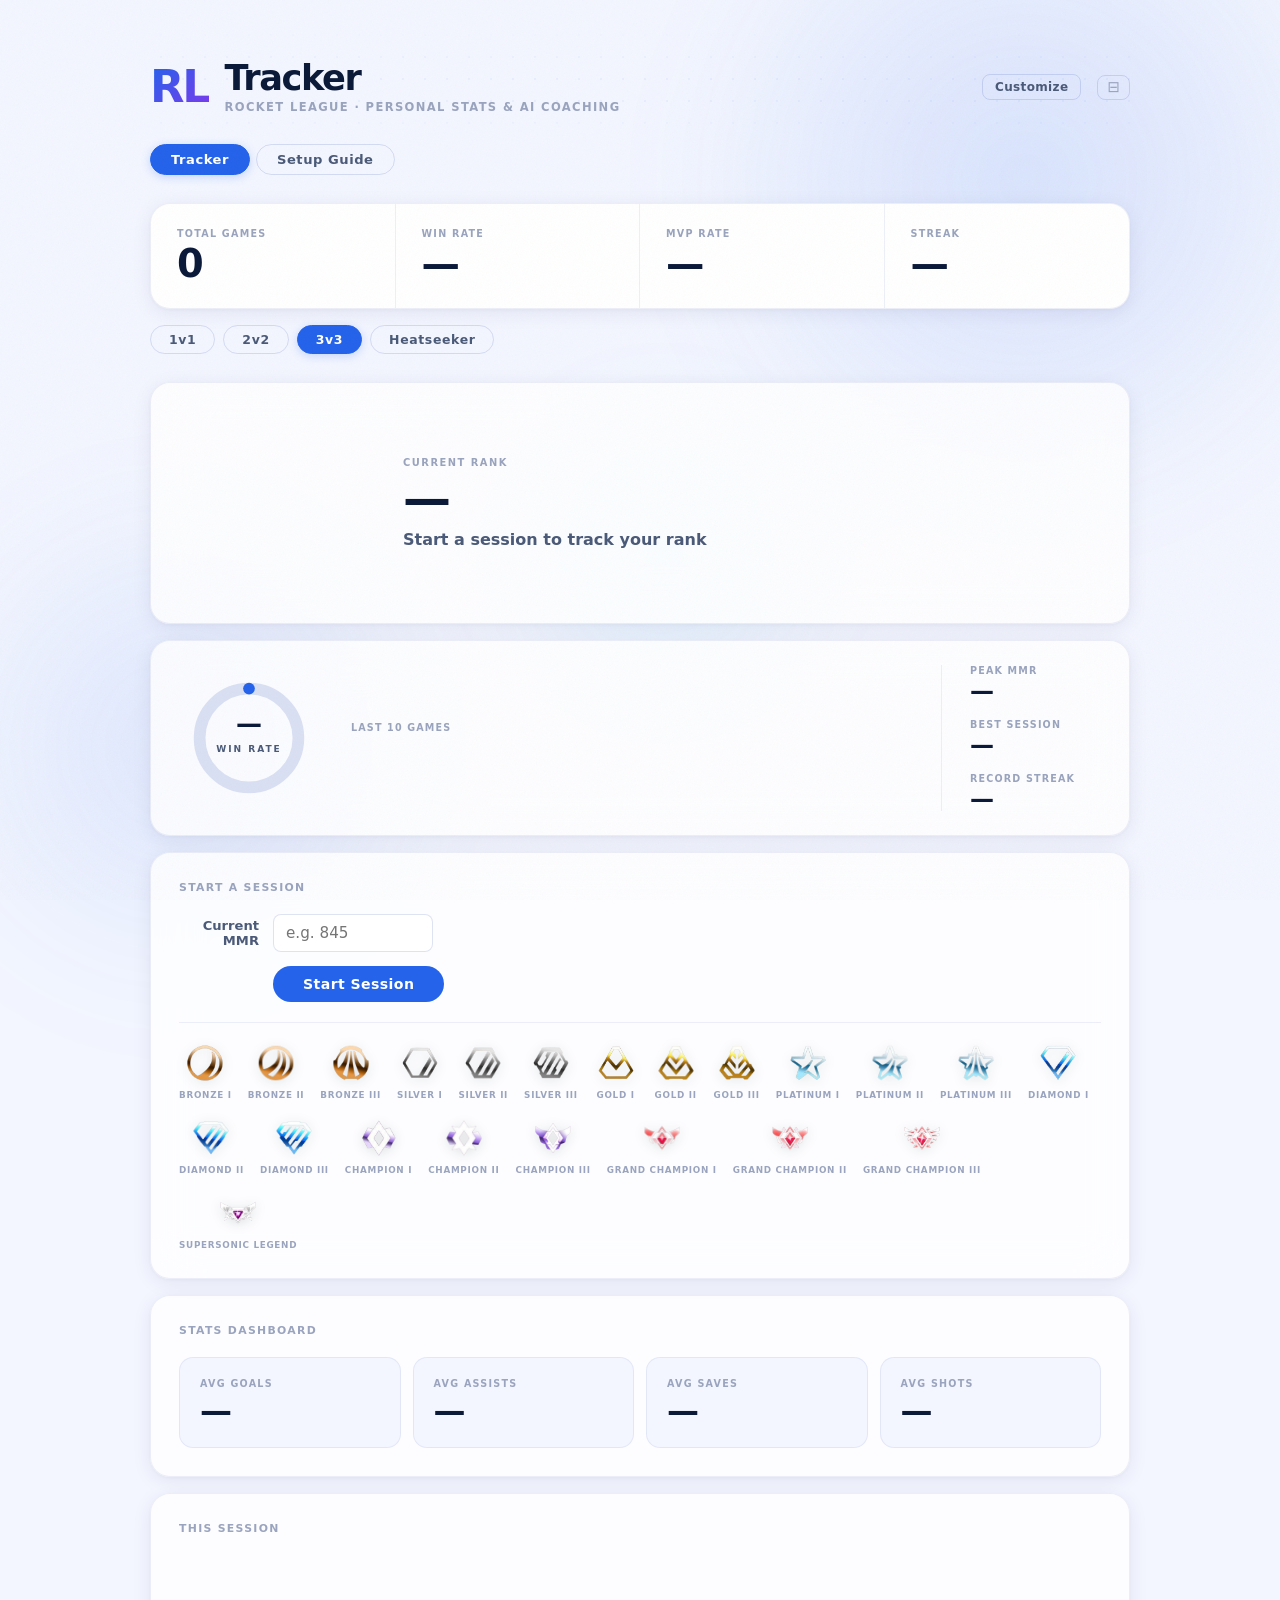
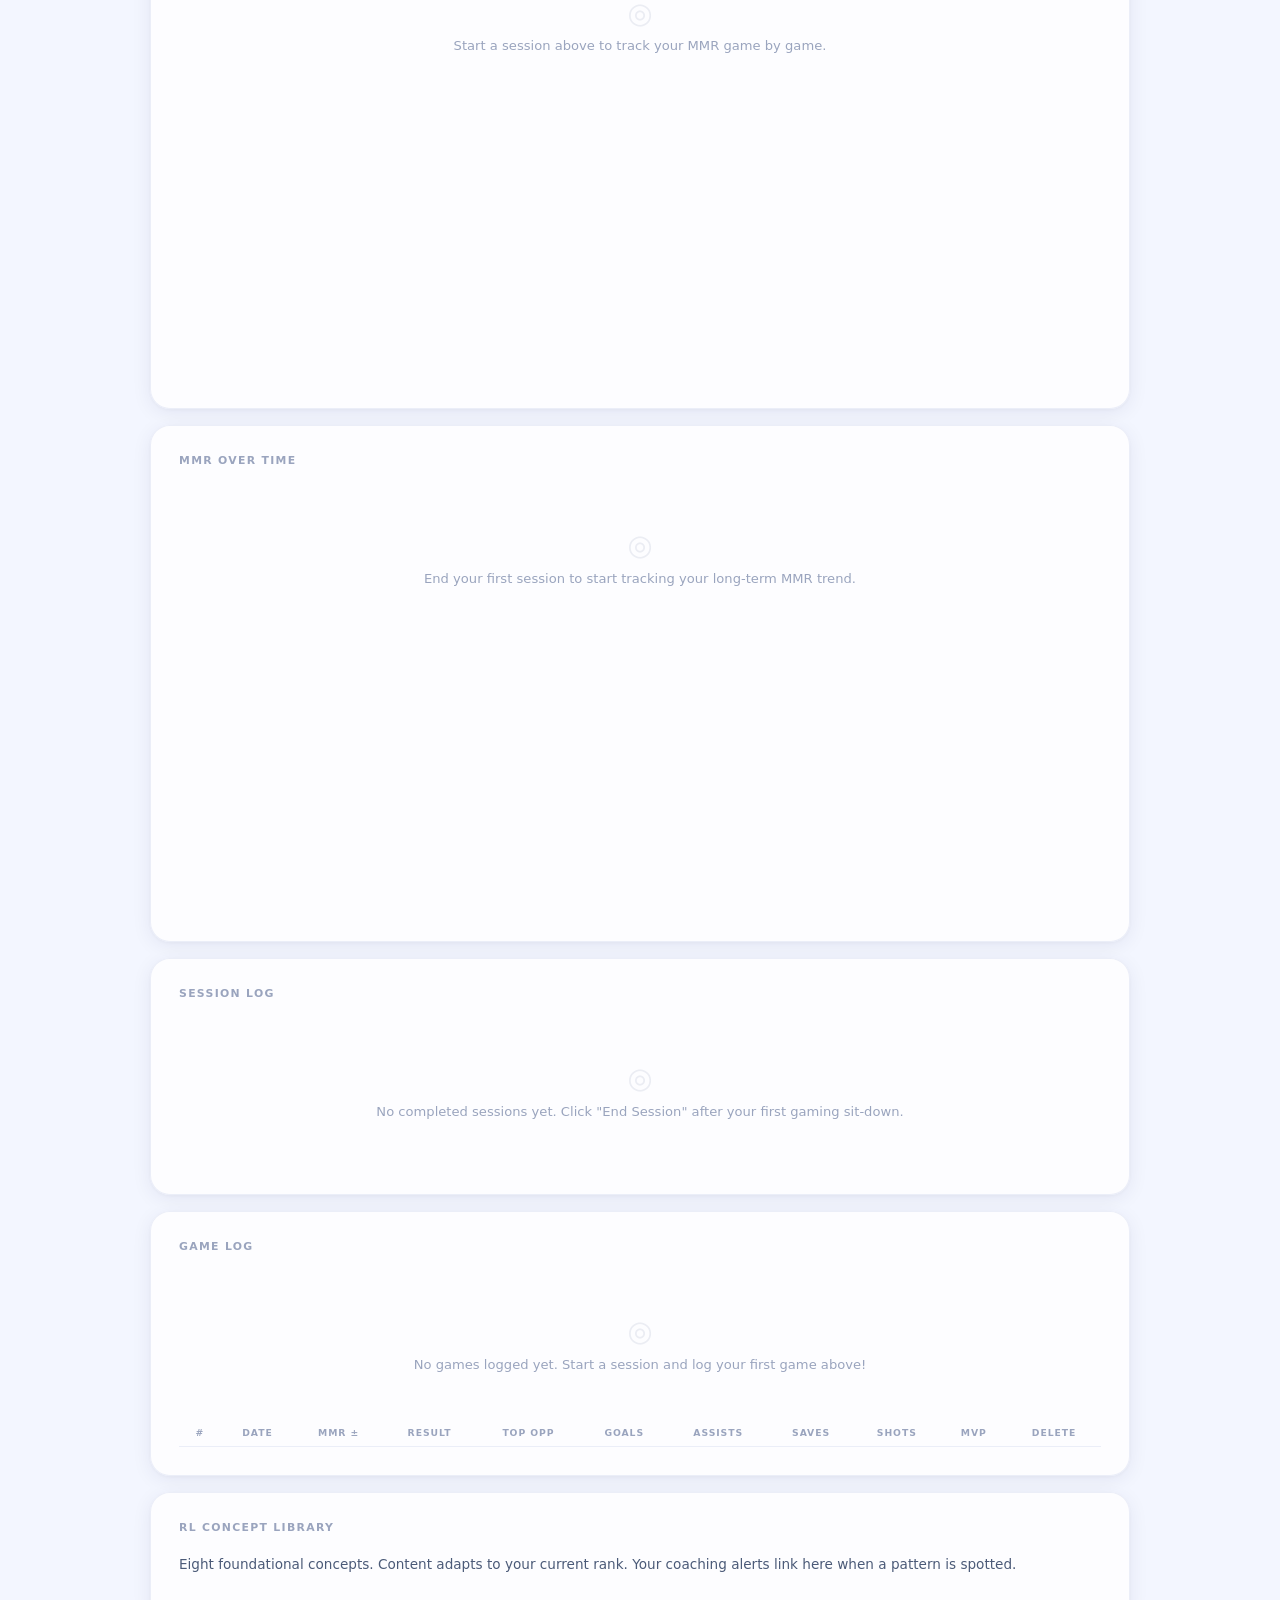
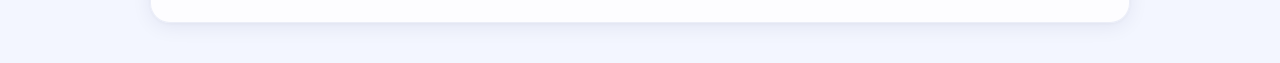
==== index.html @ 17b95082 "Simplify capture to one-click setup with zero config editing The goal: download exe, double-click, t" ====
<!DOCTYPE html>
<html lang="en">
<head>
  <meta charset="UTF-8">
  <meta name="viewport" content="width=device-width, initial-scale=1.0">
  <title>RL Tracker</title>
  <link rel="stylesheet" href="styles.css">
</head>
<body>

  <!-- Background depth layers (parallax blobs) -->
  <div id="blob-1" aria-hidden="true"></div>
  <div id="blob-2" aria-hidden="true"></div>
  <div id="blob-3" aria-hidden="true"></div>

  <!-- Film grain overlay -->
  <div id="grain" aria-hidden="true"></div>

  <!-- Custom cursor -->
  <div id="cursor-ring" aria-hidden="true"></div>
  <div id="cursor-dot" aria-hidden="true"></div>

  <div id="app">

    <!-- Hero header -->
    <header id="app-header">
      <div id="app-wordmark">RL</div>
      <div id="header-text">
        <h1 id="app-title">Tracker</h1>
        <p id="app-subtitle">Rocket League &middot; Personal Stats &amp; AI Coaching</p>
      </div>
      <!-- Color customizer — pick any color for accent, background, cards, win, loss -->
      <div id="color-customizer">
        <button id="customize-btn" title="Customize colors" aria-label="Customize colors">Customize</button>
        <div id="customize-panel">
          <div class="color-row">
            <label>Accent</label>
            <div class="color-row-controls">
              <div class="color-swatches"></div>
              <input type="color" id="color-accent" value="#2563eb">
            </div>
          </div>
          <div class="color-row">
            <label>Background</label>
            <div class="color-row-controls">
              <div class="color-swatches"></div>
              <input type="color" id="color-bg" value="#f3f6ff">
            </div>
          </div>
          <div class="color-row">
            <label>Cards</label>
            <div class="color-row-controls">
              <div class="color-swatches"></div>
              <input type="color" id="color-surface" value="#ffffff">
            </div>
          </div>
          <div class="color-row">
            <label>Win</label>
            <div class="color-row-controls">
              <div class="color-swatches"></div>
              <input type="color" id="color-win" value="#16a34a">
            </div>
          </div>
          <div class="color-row">
            <label>Loss</label>
            <div class="color-row-controls">
              <div class="color-swatches"></div>
              <input type="color" id="color-loss" value="#dc2626">
            </div>
          </div>
          <button id="reset-colors-btn">Reset to default</button>
        </div>
      </div>
      <button id="minimize-btn" title="Minimize to widget">⊟</button>
    </header>

    <!-- Main navigation: switches between the Tracker and the Setup Guide -->
    <nav id="main-nav">
      <button class="main-tab active" data-view="tracker">Tracker</button>
      <button class="main-tab" data-view="setup">Setup Guide</button>
    </nav>

    <div id="tracker-view">

    <!-- =============================================
         SUMMARY BAR
         Always visible at the top. Updates after every game.
    ============================================= -->
    <div id="summary-bar">
      <div class="summary-stat">
        <span class="summary-label">Total Games</span>
        <span class="summary-value" id="total-games">0</span>
      </div>
      <div class="summary-stat">
        <span class="summary-label">Win Rate</span>
        <span class="summary-value" id="win-rate">—</span>
      </div>
      <div class="summary-stat">
        <span class="summary-label">MVP Rate</span>
        <span class="summary-value" id="mvp-rate">—</span>
      </div>
      <div class="summary-stat">
        <span class="summary-label">Streak</span>
        <span class="summary-value" id="streak-display">—</span>
      </div>
    </div>

    <!-- =============================================
         MODE TABS
         Filters all stats, charts, and history to
         the selected game mode.
    ============================================= -->
    <div id="mode-tabs">
      <button class="mode-tab" data-mode="1v1">1v1</button>
      <button class="mode-tab" data-mode="2v2">2v2</button>
      <button class="mode-tab active" data-mode="3v3">3v3</button>
      <button class="mode-tab" data-mode="2v2 Heatseeker">Heatseeker</button>
    </div>

    <!-- =============================================
         RANK HERO
         Focal point of the page. Updates live as
         MMR changes during a session.
    ============================================= -->
    <section id="rank-hero" data-tier="">

      <!-- Floating ambient particles (CSS animated) -->
      <div class="rank-particle rp-1"></div>
      <div class="rank-particle rp-2"></div>
      <div class="rank-particle rp-3"></div>
      <div class="rank-particle rp-4"></div>

      <!-- Icon + glow rings -->
      <div id="rank-hero-icon-wrap">
        <div id="rank-hero-ring-2"></div>
        <div id="rank-hero-ring-1"></div>
        <img id="rank-hero-icon" src="" alt="" />
      </div>

      <!-- Rank info -->
      <div id="rank-hero-content">
        <div id="rank-hero-eyebrow">Current Rank</div>
        <div id="rank-hero-name">—</div>
        <div id="rank-hero-mmr-display">Start a session to track your rank</div>
        <div id="rank-hero-progress-wrap">
          <div id="rank-hero-bar-track">
            <div id="rank-hero-bar-fill"></div>
          </div>
          <div id="rank-hero-progress-label"></div>
        </div>
      </div>

    </section>

    <!-- =============================================
         PERFORMANCE OVERVIEW
         Always visible. Win-rate ring, recent form
         strip, and spotlight stats.
    ============================================= -->
    <section id="performance-section">

      <!-- Win-rate SVG donut ring -->
      <div id="perf-winrate">
        <svg id="winrate-ring" viewBox="0 0 100 100" xmlns="http://www.w3.org/2000/svg">
          <!-- Track -->
          <circle cx="50" cy="50" r="38" fill="none" stroke-width="9" style="stroke: var(--border-strong)"/>
          <!-- Progress arc — stroke-dasharray set by JS -->
          <circle id="winrate-arc" cx="50" cy="50" r="38" fill="none"
            stroke-width="9" stroke-linecap="round"
            stroke-dasharray="0 238.76"
            transform="rotate(-90 50 50)" style="stroke: var(--accent)"/>
          <!-- Center text -->
          <text id="winrate-pct" x="50" y="46" text-anchor="middle"
            font-family="system-ui,-apple-system,sans-serif"
            font-size="20" font-weight="900" style="fill: var(--text)">—</text>
          <text x="50" y="61" text-anchor="middle"
            font-family="system-ui,-apple-system,sans-serif"
            font-size="7" font-weight="700" letter-spacing="1.5" style="fill: var(--text-2)">WIN RATE</text>
        </svg>
      </div>

      <!-- Last 10 games form strip -->
      <div id="perf-form">
        <div class="perf-label">Last 10 Games</div>
        <div id="form-dots"></div>
        <div id="form-summary"></div>
      </div>

      <!-- Spotlight stats: peak MMR, best session, record streak -->
      <div id="perf-spotlight">
        <div class="spotlight-stat">
          <span class="spotlight-label">Peak MMR</span>
          <span class="spotlight-value" id="stat-peak-mmr">—</span>
        </div>
        <div class="spotlight-stat">
          <span class="spotlight-label">Best Session</span>
          <span class="spotlight-value" id="stat-best-session">—</span>
        </div>
        <div class="spotlight-stat">
          <span class="spotlight-label">Record Streak</span>
          <span class="spotlight-value" id="stat-record-streak">—</span>
        </div>
      </div>

    </section>

    <!-- =============================================
         START SESSION CARD
         Shown when no session is active.
         You enter your current MMR here before playing.
         Hidden once a session starts.
    ============================================= -->
    <section id="start-session-card">
      <h2>Start a Session</h2>
      <div class="field-row">
        <label for="start-mmr-input">Current MMR</label>
        <input type="number" id="start-mmr-input" min="0" placeholder="e.g. 845">
        <div id="start-rank-display">
          <img id="start-rank-icon" src="" alt="" />
          <span id="start-rank-name"></span>
        </div>
      </div>

      <p id="active-mode-notice"></p>
      <button id="start-session-btn">Start Session</button>

      <!-- Rank icon strip — shows all icons available so far as a proof of concept -->
      <div id="rank-strip"></div>
    </section>

    <!-- =============================================
         LOG FORM
         Shown only when a session is active.
         Tab through every field without the mouse.
    ============================================= -->
    <section id="log-section">

      <!-- Live MMR display — updates after every game logged -->
      <div id="session-info-bar">
        <div class="session-info-item">
          <span class="session-info-label">Current MMR</span>
          <span class="session-info-value" id="current-mmr-value">—</span>
        </div>
        <div class="session-info-item">
          <span class="session-info-label">Session Net</span>
          <!-- JavaScript adds class "net-positive" or "net-negative" to colour this -->
          <span class="session-info-value" id="session-net-value">—</span>
        </div>
        <div class="session-info-item" id="rank-display-item">
          <span class="session-info-label">Rank</span>
          <div id="rank-display">
            <img id="rank-icon" src="" alt="" />
            <span id="rank-name"></span>
          </div>
        </div>
      </div>

      <div id="capture-row">
        <div id="capture-username-wrap">
          <label for="capture-username-input" id="capture-username-label">Epic username</label>
          <input type="text" id="capture-username-input" placeholder="YourEpicName" autocomplete="off" spellcheck="false" />
        </div>
        <div id="capture-status" class="capture-status capture-status-idle"></div>
        <button id="capture-test-btn" class="capture-test-btn" title="Check if capture daemon is running">Test</button>
      </div>

      <h2>Log a Game</h2>

      <form id="log-form" novalidate>

        <!-- MMR CHANGE: replaces the old Rank + W/L fields.
             Type exactly what the game shows after it ends: +10 or -9.
             The sign tells the app whether you won or lost. -->
        <div class="field-row">
          <label for="mmr-change-input">MMR Change</label>
          <input type="text" id="mmr-change-input" placeholder="+10 or -9" autocomplete="off">
          <span class="hint">Positive = Win &nbsp;&nbsp; Negative = Loss &nbsp;&nbsp; Tab ↹</span>
        </div>

        <!-- OPPONENT MMR — highest-ranked opponent, optional -->
        <div class="field-row">
          <label for="opp-mmr-input">Top Opp MMR</label>
          <input type="number" id="opp-mmr-input" min="0" placeholder="highest opponent">
          <div id="opp-rank-display">
            <img id="opp-rank-icon" src="" alt="" />
            <span id="opp-rank-name"></span>
          </div>
        </div>

        <!-- GOALS -->
        <div class="field-row">
          <label for="goals-input">Goals</label>
          <input type="number" id="goals-input" name="goals" min="0" value="0">
          <span class="hint">Tab ↹ to advance</span>
        </div>

        <!-- ASSISTS -->
        <div class="field-row">
          <label for="assists-input">Assists</label>
          <input type="number" id="assists-input" name="assists" min="0" value="0">
          <span class="hint">Tab ↹ to advance</span>
        </div>

        <!-- SAVES -->
        <div class="field-row">
          <label for="saves-input">Saves</label>
          <input type="number" id="saves-input" name="saves" min="0" value="0">
          <span class="hint">Tab ↹ to advance</span>
        </div>

        <!-- SHOTS -->
        <div class="field-row">
          <label for="shots-input">Shots</label>
          <input type="number" id="shots-input" name="shots" min="0" value="0">
          <span class="hint">Tab ↹ to advance</span>
        </div>

        <!-- MVP — only shown when result is a win -->
        <div class="field-row" id="mvp-row" style="display:none">
          <label for="mvp-checkbox">MVP?</label>
          <input type="checkbox" id="mvp-checkbox" name="mvp">
          <span class="hint">Y = Yes &nbsp;&nbsp; N = No &nbsp;&nbsp; Space = Toggle &nbsp;&nbsp; Enter = Submit</span>
        </div>

        <!-- Two buttons side by side: log a game, or end the session -->
        <div id="form-actions">
          <button type="submit" id="submit-btn">Log Game</button>
          <button type="button" id="end-session-btn">End Session</button>
        </div>

      </form>
    </section>

    <!-- =============================================
         COACHING ALERT (Phase 3)
         Hidden by default. Appears when the AI detects
         a meaningful pattern in your game data.
    ============================================= -->
    <div id="coaching-alert">
      <div id="coaching-alert-header">
        <span id="coaching-alert-label">AI Coaching Tip</span>
        <button id="coaching-dismiss-btn">Dismiss</button>
      </div>
      <p id="coaching-alert-body">Analyzing your stats...</p>
      <div id="coaching-packs"></div>
      <a id="coaching-concept-link" href="#concept-library-section">Learn more ↓</a>
    </div>

    <!-- =============================================
         TILT WARNING
         Hidden by default. Appears after 3+ consecutive
         losses in the current session.
    ============================================= -->
    <div id="tilt-warning">
      <span id="tilt-warning-text">
        You've lost 3 or more games in a row this session. Consider taking a break.
      </span>
      <button id="tilt-dismiss-btn">Dismiss</button>
    </div>

    <!-- =============================================
         STATS DASHBOARD
         Average goals, saves, assists, shots per game.
         Updates instantly when you log or delete a game.
    ============================================= -->
    <section id="stats-section">
      <h2>Stats Dashboard</h2>
      <div id="stats-cards">
        <div class="stat-card">
          <span class="stat-card-label">Avg Goals</span>
          <span class="stat-card-value" id="avg-goals">—</span>
        </div>
        <div class="stat-card">
          <span class="stat-card-label">Avg Assists</span>
          <span class="stat-card-value" id="avg-assists">—</span>
        </div>
        <div class="stat-card">
          <span class="stat-card-label">Avg Saves</span>
          <span class="stat-card-value" id="avg-saves">—</span>
        </div>
        <div class="stat-card">
          <span class="stat-card-label">Avg Shots</span>
          <span class="stat-card-value" id="avg-shots">—</span>
        </div>
      </div>

      <!-- Matchup breakdown — populated by JS once enough opponent MMR data exists -->
      <div id="matchup-row"></div>
    </section>

    <!-- =============================================
         IN-SESSION MMR CHART
         Tracks MMR game by game within the current session.
         Resets when you start a new session.
    ============================================= -->
    <section id="in-session-chart-section">
      <h2>This Session</h2>
      <p id="no-session-chart-msg">Start a session above to track your MMR game by game.</p>
      <div id="in-session-chart-container">
        <canvas id="in-session-chart"></canvas>
      </div>
    </section>

    <!-- =============================================
         LONG-TERM MMR CHART
         One point per completed session (the ending MMR).
         Only updates when you click End Session.
    ============================================= -->
    <section id="long-term-chart-section">
      <h2>MMR Over Time</h2>
      <p id="no-long-term-chart-msg">End your first session to start tracking your long-term MMR trend.</p>
      <div id="long-term-chart-container">
        <canvas id="long-term-chart"></canvas>
      </div>
    </section>

    <!-- =============================================
         SESSION LOG
         One card per completed session, newest first.
         Populated when you click End Session.
    ============================================= -->
    <section id="session-log-section">
      <h2>Session Log</h2>
      <p id="no-sessions-msg">No completed sessions yet. Click "End Session" after your first gaming sit-down.</p>
      <div id="session-list"></div>
    </section>

    <!-- Floating chart popup — shown on session card hover -->
    <div id="session-hover-popup">
      <div id="session-hover-header">
        <span id="session-hover-title"></span>
        <span id="session-hover-net"></span>
      </div>
      <div id="session-hover-record"></div>
      <div id="session-hover-chart-wrap">
        <canvas id="session-hover-canvas"></canvas>
      </div>
    </div>

    <!-- =============================================
         GAME LOG TABLE
         Every individual game, newest first.
         Each row has a Delete button.
    ============================================= -->
    <section id="game-log-section">
      <h2>Game Log</h2>
      <p id="no-games-msg">No games logged yet. Start a session and log your first game above!</p>
      <table id="game-table">
        <thead>
          <tr>
            <th>#</th>
            <th>Date</th>
            <th>MMR ±</th>
            <th>Result</th>
            <th>Top Opp</th>
            <th>Goals</th>
            <th>Assists</th>
            <th>Saves</th>
            <th>Shots</th>
            <th>MVP</th>
            <th>Delete</th>
          </tr>
        </thead>
        <tbody id="game-table-body"></tbody>
      </table>
    </section>

    <!-- =============================================
         RL CONCEPT LIBRARY (Phase 3)
         Eight foundational concepts explained in plain
         English. Coaching alerts link directly to the
         relevant card. Click any card to expand it.
    ============================================= -->
    <section id="concept-library-section">
      <h2>RL Concept Library</h2>
      <p id="concept-library-intro">
        Eight foundational concepts. Content adapts to your current rank. Your coaching alerts link here when a pattern is spotted.
      </p>
      <div id="concept-rank-context"></div>
      <div id="concept-grid"></div>
    </section>

    </div><!-- end #tracker-view -->

    <!-- =============================================
         SETUP GUIDE
         Hidden by default. Shown when the user clicks
         the "Setup Guide" tab in the main nav.
    ============================================= -->
    <div id="setup-view">

      <!-- ── How it works ──────────────────────────── -->
      <div class="setup-section">
        <h2 class="setup-heading">How It Works</h2>
        <p class="setup-subhead">A small background program watches your screen. When a game ends and the scoreboard appears, it reads your stats and sends them here automatically. You just hit Enter to confirm.</p>

        <div class="flow-diagram">
          <div class="flow-step">
            <div class="flow-step-icon">🎮</div>
            <div class="flow-step-label">Game ends</div>
          </div>
          <div class="flow-arrow">→</div>
          <div class="flow-step">
            <div class="flow-step-icon">📊</div>
            <div class="flow-step-label">Scoreboard appears</div>
          </div>
          <div class="flow-arrow">→</div>
          <div class="flow-step">
            <div class="flow-step-icon">👁</div>
            <div class="flow-step-label">Program reads it</div>
          </div>
          <div class="flow-arrow">→</div>
          <div class="flow-step">
            <div class="flow-step-icon">✏️</div>
            <div class="flow-step-label">Form fills in</div>
          </div>
          <div class="flow-arrow">→</div>
          <div class="flow-step">
            <div class="flow-step-icon">✅</div>
            <div class="flow-step-label">You hit Enter</div>
          </div>
        </div>
      </div>

      <!-- ── Setup: just 2 steps ───────────────────── -->
      <div class="setup-section">
        <h2 class="setup-heading">Setup — 2 Steps, Done Forever</h2>

        <div class="setup-session-steps">
          <div class="session-step">
            <div class="session-step-num">1</div>
            <div class="session-step-body">
              <strong>Download and run rl-capture.exe</strong>
              <p>Download it from the GitHub Releases page. Double-click it. A small icon appears in your system tray (bottom-right of your taskbar). It starts automatically every time Windows boots — you never have to think about it again.</p>
            </div>
          </div>
          <div class="session-step-connector"></div>
          <div class="session-step">
            <div class="session-step-num">2</div>
            <div class="session-step-body">
              <strong>Type your Epic username above the log form</strong>
              <p>Go to the Tracker tab. Find the "Epic username" box above the log form and type your exact in-game name. It saves automatically. You only do this once.</p>
              <div class="setup-username-demo">
                <span class="setup-username-demo-label">Epic username</span>
                <span class="setup-username-demo-input">YourEpicName</span>
              </div>
            </div>
          </div>
          <div class="session-step-connector"></div>
          <div class="session-step">
            <div class="session-step-num">✓</div>
            <div class="session-step-body">
              <strong>That's it — you're done</strong>
              <p>Start a session, play Rocket League. After each game the form fills in automatically within a second of the scoreboard appearing.</p>
            </div>
          </div>
        </div>
      </div>

      <!-- ── Troubleshooting ───────────────────────── -->
      <div class="setup-section">
        <h2 class="setup-heading">Something not working?</h2>
        <div class="setup-trouble">
          <div class="trouble-row">
            <div class="trouble-symptom">Status shows "Capture Offline"</div>
            <div class="trouble-fix">rl-capture.exe isn't running. Double-click it again — it may not have started automatically yet on a fresh install.</div>
          </div>
          <div class="trouble-row">
            <div class="trouble-symptom">Running but stats don't fill in</div>
            <div class="trouble-fix">Double-check the Epic username box — it must match your exact in-game name (e.g. <em>xX_ProPlayer_Xx</em>). Case doesn't matter. Club tags are optional.</div>
          </div>
          <div class="trouble-row">
            <div class="trouble-symptom">Stats fill but all zeroes / wrong numbers</div>
            <div class="trouble-fix">The scoreboard wasn't fully loaded when captured. This is rare — just correct the numbers manually before hitting Enter.</div>
          </div>
          <div class="trouble-row">
            <div class="trouble-symptom">Rocket League is on a second monitor</div>
            <div class="trouble-fix">Create a <code>config.json</code> file next to rl-capture.exe with the contents: <code>{"monitor": 2}</code></div>
          </div>
        </div>
      </div>

    </div><!-- end #setup-view -->

  </div><!-- end #app -->

  <!-- Dark backdrop — page dims so additive glow particles actually pop -->
  <div id="rankup-bg" aria-hidden="true"></div>
  <!-- Rank-up particle canvas -->
  <canvas id="rankup-canvas" aria-hidden="true"></canvas>
  <!-- Rank-up central overlay: icon + text -->
  <div id="rankup-overlay" aria-hidden="true">
    <img id="rankup-icon-large" src="" alt="" />
    <div id="rankup-label"></div>
    <div id="rankup-rank-name"></div>
  </div>

  <!-- Mini widget: compact draggable overlay for gaming sessions -->
  <div id="mini-widget">
    <div id="mini-drag-handle">
      <span id="mini-title">RL Tracker</span>
      <button id="mini-restore-btn" title="Restore full view">⤢</button>
    </div>
    <div id="mini-rank-row">
      <img id="mini-rank-icon" src="" alt="" />
      <div>
        <div id="mini-rank-name">—</div>
        <div id="mini-mmr">—</div>
      </div>
    </div>
    <div id="mini-stats-row">
      <div class="mini-stat">
        <span class="mini-stat-label">Record</span>
        <span class="mini-stat-value" id="mini-record">—</span>
      </div>
      <div class="mini-stat">
        <span class="mini-stat-label">Net</span>
        <span class="mini-stat-value" id="mini-session-net">—</span>
      </div>
      <div class="mini-stat">
        <span class="mini-stat-label">Streak</span>
        <span class="mini-stat-value" id="mini-streak">—</span>
      </div>
    </div>
  </div>

  <script src="https://cdn.jsdelivr.net/npm/chart.js"></script>
  <script src="app.js"></script>

</body>
</html>
---- styles.css ----
/* =============================================
   DESIGN SYSTEM — CSS custom properties
============================================= */
:root {
  --bg:            #f3f6ff;
  --surface:       rgba(255, 255, 255, 0.80);
  --surface-solid: #ffffff;
  --border:        rgba(0, 40, 160, 0.07);
  --border-strong: rgba(0, 40, 160, 0.13);

  --accent:        #2563eb;
  --accent-dim:    rgba(37, 99, 235, 0.10);
  --accent-glow:   rgba(37, 99, 235, 0.22);
  --accent-hover:  #1d4ed8;

  --text:          #0c1a3a;
  --text-2:        #4b5a78;
  --text-3:        #9aa4be;

  --win:           #16a34a;
  --win-bg:        rgba(22, 163, 74, 0.08);
  --loss:          #dc2626;
  --loss-bg:       rgba(220, 38, 38, 0.08);
  --warn:          #d97706;
  --warn-bg:       rgba(217, 119, 6, 0.08);

  --radius-lg:     20px;
  --radius:        14px;
  --radius-sm:     8px;

  /* Spring easing — overshoots slightly then settles */
  --spring:        cubic-bezier(0.34, 1.56, 0.64, 1);
  --ease-out:      cubic-bezier(0.22, 1, 0.36, 1);

  --shadow-sm:     0 1px 3px rgba(0, 20, 80, 0.06);
  --shadow:        0 4px 20px rgba(0, 20, 80, 0.07), 0 1px 4px rgba(0, 20, 80, 0.04);
  --shadow-lg:     0 16px 56px rgba(0, 20, 80, 0.10), 0 4px 16px rgba(0, 20, 80, 0.06);
  --shadow-glow:   0 0 0 1px rgba(37, 99, 235, 0.20), 0 8px 32px rgba(37, 99, 235, 0.20);
}

/* =============================================
   COLOR CUSTOMIZER
   A compact panel in the header that lets the
   user change accent, background, card, win, and
   loss colors live. JS writes to CSS variables.
============================================= */
#color-customizer {
  position: relative;
  margin-left: auto;
}

#customize-btn {
  padding: 5px 12px;
  background: none;
  border: 1px solid var(--border-strong);
  border-radius: var(--radius-sm);
  color: var(--text-2);
  font-family: inherit;
  font-size: 0.75rem;
  font-weight: 700;
  cursor: pointer;
  transition: color 0.15s, border-color 0.15s;
  letter-spacing: 0.03em;
}

#customize-btn:hover {
  color: var(--accent);
  border-color: var(--accent);
}

#customize-panel {
  display: none;
  position: fixed;
  background: var(--surface-solid);
  border: 1px solid var(--border-strong);
  border-radius: var(--radius);
  padding: 16px 18px 14px;
  box-shadow: var(--shadow-lg);
  z-index: 9000;
  min-width: 240px;
}

#customize-panel.open { display: block; }

.color-row {
  display: flex;
  flex-direction: column;
  gap: 6px;
  margin-bottom: 14px;
}

.color-row:last-of-type { margin-bottom: 0; }

.color-row label {
  font-size: 0.58rem;
  font-weight: 700;
  text-transform: uppercase;
  letter-spacing: 0.10em;
  color: var(--text-3);
}

/* Swatches + picker sit side by side */
.color-row-controls {
  display: flex;
  align-items: center;
  gap: 6px;
}

.color-swatches {
  display: flex;
  gap: 5px;
  flex: 1;
}

/* Individual preset swatch circle */
.color-swatch {
  width: 20px;
  height: 20px;
  border-radius: 50%;
  border: 2px solid transparent;
  cursor: pointer;
  padding: 0;
  flex-shrink: 0;
  outline: none;
  transition: transform 0.2s var(--spring), box-shadow 0.15s ease;
  box-shadow: 0 1px 3px rgba(0,0,0,0.18);
}

.color-swatch:hover {
  transform: scale(1.2);
  box-shadow: 0 2px 8px rgba(0,0,0,0.25);
}

/* White ring around the active swatch so it's clear which is selected */
.color-swatch.active {
  transform: scale(1.15);
  box-shadow: 0 0 0 2px var(--surface-solid), 0 0 0 4px var(--text-2);
}

.color-row input[type="color"] {
  width: 24px;
  height: 24px;
  border: 1.5px solid var(--border-strong);
  border-radius: var(--radius-sm);
  cursor: pointer;
  padding: 1px 2px;
  background: var(--surface-solid);
  flex-shrink: 0;
  title: "Custom color";
}

#reset-colors-btn {
  display: block;
  width: 100%;
  margin-top: 12px;
  padding: 6px 0;
  background: none;
  border: 1px solid var(--border-strong);
  border-radius: var(--radius-sm);
  color: var(--text-3);
  font-family: inherit;
  font-size: 0.72rem;
  font-weight: 600;
  cursor: pointer;
  transition: color 0.15s, border-color 0.15s;
  letter-spacing: 0.02em;
}

#reset-colors-btn:hover {
  color: var(--loss);
  border-color: var(--loss);
}

/* =============================================
   SCROLL PERFORMANCE GUARD
   While JS adds .is-scrolling to <body>, suppress
   hover states that trigger paint (box-shadow,
   transform). They're invisible during fast scroll
   and cost a repaint on every pixel moved.
============================================= */
body.is-scrolling section,
body.is-scrolling .stat-card,
body.is-scrolling .session-card,
body.is-scrolling .concept-card {
  pointer-events: none;
}

/* =============================================
   RESET
============================================= */
*, *::before, *::after {
  box-sizing: border-box;
  margin: 0;
  padding: 0;
}

/* =============================================
   BODY
============================================= */
body {
  font-family: system-ui, -apple-system, 'Segoe UI', sans-serif;
  background: var(--bg);
  color: var(--text);
  padding: 24px;
  min-height: 100vh;
  overflow-x: hidden;
}


/* =============================================
   BACKGROUND BLOBS
   Large soft radial gradients positioned behind
   everything. The glassmorphism cards blur over
   them, creating genuine depth.
============================================= */
#blob-1, #blob-2, #blob-3 {
  position: fixed;
  border-radius: 50%;
  pointer-events: none;
  z-index: 0;
  filter: blur(50px);
  will-change: transform;
}

#blob-1 {
  width: 56vw;
  height: 56vw;
  top: -14vw;
  right: -8vw;
  background: radial-gradient(circle, rgba(37, 99, 235, 0.14) 0%, transparent 70%);
}

#blob-2 {
  width: 44vw;
  height: 44vw;
  bottom: -10vw;
  left: -8vw;
  background: radial-gradient(circle, rgba(124, 58, 237, 0.10) 0%, transparent 70%);
}

#blob-3 {
  width: 28vw;
  height: 28vw;
  top: 42vh;
  left: 38vw;
  background: radial-gradient(circle, rgba(14, 165, 233, 0.08) 0%, transparent 70%);
}

/* =============================================
   FILM GRAIN OVERLAY
   A subtle noise texture rendered via inline SVG.
   Stops flat gradients from looking too digital.
============================================= */
#grain {
  position: fixed;
  inset: 0;
  z-index: 9999;
  pointer-events: none;
  opacity: 0.038;
  background-image: url("data:image/svg+xml,%3Csvg xmlns='http://www.w3.org/2000/svg' width='300' height='300'%3E%3Cfilter id='n'%3E%3CfeTurbulence type='fractalNoise' baseFrequency='0.72' numOctaves='4' stitchTiles='stitch'/%3E%3C/filter%3E%3Crect width='300' height='300' filter='url(%23n)'/%3E%3C/svg%3E");
  background-repeat: repeat;
  mix-blend-mode: multiply;
}

#cursor-ring, #cursor-dot { display: none; }

/* =============================================
   APP CONTAINER
============================================= */
#app {
  max-width: 980px;
  margin: 0 auto;
  position: relative;
  z-index: 1;
}

/* =============================================
   APP HEADER
============================================= */
#app-header {
  display: flex;
  align-items: center;
  gap: 16px;
  padding: 36px 0 30px;
  will-change: transform;
}

#app-wordmark {
  font-size: 2.8rem;
  font-weight: 900;
  letter-spacing: -0.05em;
  line-height: 1;
  background: linear-gradient(135deg, var(--accent) 0%, #7c3aed 100%);
  -webkit-background-clip: text;
  -webkit-text-fill-color: transparent;
  background-clip: text;
  animation: fadeUp 0.6s var(--ease-out) 0ms both;
}

#header-text {
  animation: fadeUp 0.6s var(--ease-out) 80ms both;
}

#app-title {
  font-size: 2.2rem;
  font-weight: 800;
  letter-spacing: -0.04em;
  line-height: 1;
  color: var(--text);
}

#app-subtitle {
  font-size: 0.72rem;
  font-weight: 700;
  text-transform: uppercase;
  letter-spacing: 0.12em;
  color: var(--text-3);
  margin-top: 5px;
}

/* =============================================
   SECTION HEADINGS
============================================= */
h2 {
  font-size: 0.68rem;
  font-weight: 700;
  text-transform: uppercase;
  letter-spacing: 0.12em;
  color: var(--text-3);
  margin-bottom: 20px;
}

/* =============================================
   SECTION CARDS — glassmorphism base
============================================= */
section {
  background: var(--surface);
  border: 1px solid var(--border);
  border-radius: var(--radius-lg);
  padding: 28px;
  margin-bottom: 16px;
  box-shadow: var(--shadow);
  transition: box-shadow 0.35s ease;
}

/* Blur only on sections that sit directly over the animated background blobs.
   The lower sections are opaque enough that backdrop-filter adds cost without visual benefit. */
#rank-hero,
#start-session-card,
#log-section,
#performance-section {
  backdrop-filter: blur(24px);
  -webkit-backdrop-filter: blur(24px);
}

section:hover {
  box-shadow: var(--shadow-lg);
}

/* Sections that scroll-animate — JS adds animate-on-scroll, then visible */
section.animate-on-scroll {
  opacity: 0;
  transform: translateY(20px);
  transition: opacity 0.6s var(--ease-out), transform 0.6s var(--ease-out), box-shadow 0.35s ease;
}

section.animate-on-scroll.visible {
  opacity: 1;
  transform: translateY(0);
}

/* Top-of-page sections toggled by JS — always visible */
#start-session-card,
#log-section {
  opacity: 1 !important;
  transform: none !important;
}

/* =============================================
   SUMMARY BAR
============================================= */
#summary-bar {
  display: grid;
  grid-template-columns: repeat(4, 1fr);
  background: var(--surface-solid);
  border: 1px solid var(--border);
  border-radius: var(--radius-lg);
  overflow: hidden;
  margin-bottom: 16px;
  box-shadow: var(--shadow);
}

.summary-stat {
  padding: 24px 26px;
  display: flex;
  flex-direction: column;
  gap: 6px;
  border-right: 1px solid var(--border);
  transition: background 0.2s ease;
  animation: fadeUp 0.55s var(--ease-out) both;
}

.summary-stat:last-child { border-right: none; }

.summary-stat:nth-child(1) { animation-delay: 80ms; }
.summary-stat:nth-child(2) { animation-delay: 150ms; }
.summary-stat:nth-child(3) { animation-delay: 220ms; }
.summary-stat:nth-child(4) { animation-delay: 290ms; }

.summary-stat:hover { background: rgba(37, 99, 235, 0.025); }

.summary-label {
  font-size: 0.60rem;
  font-weight: 700;
  text-transform: uppercase;
  letter-spacing: 0.13em;
  color: var(--text-3);
}

.summary-value {
  font-size: 2.4rem;
  font-weight: 800;
  color: var(--text);
  line-height: 1;
  letter-spacing: -0.025em;
  font-variant-numeric: tabular-nums;
}

.streak-win  { color: var(--win); }
.streak-loss { color: var(--loss); }

/* =============================================
   RANK STRIP
   Horizontal row of all available rank icons.
============================================= */
#rank-strip {
  display: flex;
  align-items: center;
  gap: 16px;
  margin-top: 20px;
  padding-top: 18px;
  border-top: 1px solid var(--border);
  flex-wrap: wrap;
}

.rank-strip-item {
  display: flex;
  flex-direction: column;
  align-items: center;
  gap: 5px;
  transition: transform 0.35s var(--spring);
}

.rank-strip-item:hover {
  transform: translateY(-4px) scale(1.08);
}

.rank-strip-item img {
  height: 44px;
  width: auto;
  object-fit: contain;
  filter: drop-shadow(0 2px 6px rgba(0,0,0,0.12));
}

/* Highlight the strip item that matches current MMR */
.rank-strip-item.active img {
  filter: drop-shadow(0 0 8px rgba(37,99,235,0.5)) drop-shadow(0 2px 6px rgba(0,0,0,0.12));
  transform: translateY(-4px) scale(1.12);
}

.rank-strip-item span {
  font-size: 0.55rem;
  font-weight: 700;
  text-transform: uppercase;
  letter-spacing: 0.08em;
  color: var(--text-3);
  text-align: center;
  white-space: nowrap;
}

.rank-strip-item.active span {
  color: var(--accent);
}

/* =============================================
   RANK HERO
============================================= */
#rank-hero {
  position: relative;
  overflow: hidden;
  display: flex;
  align-items: center;
  gap: 48px;
  padding: 40px 44px;
  /* rank-colored radial glow bleeds from icon position */
  transition: --rk-color 0.6s ease;
}

/* Rank-colored ambient glow behind the icon */
#rank-hero::before {
  content: '';
  position: absolute;
  inset: 0;
  background: radial-gradient(ellipse at 20% 50%, var(--rk-glow, transparent) 0%, transparent 58%);
  pointer-events: none;
  transition: background 0.6s ease;
}

/* Large background watermark — tier name set via data-tier attribute */
#rank-hero::after {
  content: attr(data-tier);
  position: absolute;
  right: -10px;
  bottom: -24px;
  font-size: clamp(5rem, 10vw, 8.5rem);
  font-weight: 900;
  letter-spacing: -0.04em;
  line-height: 1;
  color: var(--rk-color, transparent);
  opacity: 0.07;
  pointer-events: none;
  user-select: none;
  transition: color 0.6s ease;
}

/* ---- Icon + glow rings ---- */
#rank-hero-icon-wrap {
  position: relative;
  width: 160px;
  height: 160px;
  flex-shrink: 0;
  display: flex;
  align-items: center;
  justify-content: center;
}

/* Outer soft glow blob */
#rank-hero-ring-1 {
  position: absolute;
  inset: -20px;
  border-radius: 50%;
  background: radial-gradient(circle, var(--rk-glow, transparent) 0%, transparent 70%);
  animation: rankGlow1 3.2s ease-in-out infinite;
  transition: background 0.6s ease;
}

/* Inner crisp border ring */
#rank-hero-ring-2 {
  position: absolute;
  inset: -6px;
  border-radius: 50%;
  border: 1.5px solid var(--rk-color, transparent);
  opacity: 0.28;
  animation: rankGlow2 3.2s ease-in-out infinite 1.6s;
  transition: border-color 0.6s ease;
}

#rank-hero-icon {
  width: 140px;
  height: 140px;
  object-fit: contain;
  position: relative;
  z-index: 1;
  filter: drop-shadow(0 0 24px var(--rk-glow, rgba(0,0,0,0.15)));
  transition: filter 0.6s ease;
  display: none;
}

@keyframes rankGlow1 {
  0%, 100% { opacity: 0.55; transform: scale(0.97); }
  50%       { opacity: 1;    transform: scale(1.05); }
}
@keyframes rankGlow2 {
  0%, 100% { opacity: 0.20; transform: scale(0.95); }
  50%       { opacity: 0.45; transform: scale(1.08); }
}

/* ---- Text content ---- */
#rank-hero-content {
  flex: 1;
  display: flex;
  flex-direction: column;
  gap: 6px;
}

#rank-hero-eyebrow {
  font-size: 0.62rem;
  font-weight: 700;
  text-transform: uppercase;
  letter-spacing: 0.15em;
  color: var(--text-3);
}

#rank-hero-name {
  font-size: clamp(2.2rem, 3.8vw, 3rem);
  font-weight: 900;
  letter-spacing: -0.03em;
  line-height: 1;
  color: var(--rk-color, var(--text));
  text-shadow: 0 0 48px var(--rk-glow, transparent);
  transition: color 0.5s ease, text-shadow 0.5s ease;
}

#rank-hero-mmr-display {
  font-size: 1rem;
  font-weight: 700;
  color: var(--text-2);
  font-variant-numeric: tabular-nums;
  margin-top: 2px;
}

/* ---- Progress bar ---- */
#rank-hero-progress-wrap {
  display: none;
  flex-direction: column;
  gap: 6px;
  margin-top: 14px;
}

#rank-hero-bar-track {
  height: 5px;
  background: var(--border);
  border-radius: 3px;
  overflow: hidden;
  max-width: 300px;
}

#rank-hero-bar-fill {
  height: 100%;
  border-radius: inherit;
  background: var(--rk-color, var(--accent));
  box-shadow: 0 0 10px var(--rk-glow, transparent);
  width: 0%;
  transition: width 1s var(--ease-out), background 0.6s ease, box-shadow 0.6s ease;
}

#rank-hero-progress-label {
  font-size: 0.70rem;
  font-weight: 600;
  color: var(--text-3);
}

/* ---- Floating ambient particles ---- */
.rank-particle {
  position: absolute;
  border-radius: 50%;
  background: var(--rk-color, transparent);
  pointer-events: none;
  transition: background 0.6s ease;
}

.rp-1 { width: 8px;  height: 8px;  top: 18%; left: 10%;   opacity: 0.14; animation: rpf1 7s  ease-in-out infinite; }
.rp-2 { width: 5px;  height: 5px;  top: 72%; left: 7%;    opacity: 0.10; animation: rpf2 9s  ease-in-out infinite 1.2s; }
.rp-3 { width: 7px;  height: 7px;  top: 25%; right: 24%;  opacity: 0.11; animation: rpf3 8s  ease-in-out infinite 2.5s; }
.rp-4 { width: 4px;  height: 4px;  top: 78%; right: 20%;  opacity: 0.09; animation: rpf1 10s ease-in-out infinite 3.8s; }

@keyframes rpf1 {
  0%, 100% { transform: translate(0,0);        opacity: 0.12; }
  33%       { transform: translate(10px,-14px); opacity: 0.22; }
  66%       { transform: translate(-8px, 8px);  opacity: 0.07; }
}
@keyframes rpf2 {
  0%, 100% { transform: translate(0,0);        opacity: 0.10; }
  50%       { transform: translate(14px,-10px); opacity: 0.22; }
}
@keyframes rpf3 {
  0%, 100% { transform: translate(0,0);        opacity: 0.09; }
  40%       { transform: translate(-12px,10px); opacity: 0.20; }
  80%       { transform: translate(8px,-6px);   opacity: 0.05; }
}

/* =============================================
   APP HEADER — dot-grid texture
============================================= */
#app-header {
  position: relative;
}

#app-header::before {
  content: '';
  position: absolute;
  inset: 0;
  background-image: radial-gradient(circle, rgba(37,99,235,0.10) 1.2px, transparent 1.2px);
  background-size: 22px 22px;
  pointer-events: none;
  mask-image: linear-gradient(to bottom, transparent 0%, rgba(0,0,0,0.5) 40%, rgba(0,0,0,0.5) 70%, transparent 100%);
  -webkit-mask-image: linear-gradient(to bottom, transparent 0%, rgba(0,0,0,0.5) 40%, rgba(0,0,0,0.5) 70%, transparent 100%);
}

/* =============================================
   PERFORMANCE OVERVIEW SECTION
============================================= */
#performance-section {
  display: grid;
  grid-template-columns: 140px 1fr auto;
  align-items: center;
  gap: 32px;
  padding: 24px 28px;
}

/* --- Win-rate donut --- */
#perf-winrate {
  display: flex;
  align-items: center;
  justify-content: center;
  flex-shrink: 0;
}

#winrate-ring {
  width: 130px;
  height: 130px;
  overflow: visible;
}

#winrate-arc {
  transition: stroke-dasharray 1s cubic-bezier(0.22, 1, 0.36, 1);
}

/* --- Form strip --- */
#perf-form {
  display: flex;
  flex-direction: column;
  gap: 10px;
}

.perf-label {
  font-size: 0.60rem;
  font-weight: 700;
  text-transform: uppercase;
  letter-spacing: 0.12em;
  color: var(--text-3);
}

#form-dots {
  display: flex;
  gap: 6px;
  align-items: center;
}

.form-dot {
  width: 32px;
  height: 32px;
  border-radius: 50%;
  display: flex;
  align-items: center;
  justify-content: center;
  font-size: 0.62rem;
  font-weight: 800;
  letter-spacing: 0.02em;
  flex-shrink: 0;
  transition: transform 0.3s var(--spring);
}

.form-dot:hover { transform: scale(1.15); }

.form-dot-win {
  background: var(--win-bg);
  color: var(--win);
  border: 1.5px solid rgba(22,163,74,0.2);
}

.form-dot-loss {
  background: var(--loss-bg);
  color: var(--loss);
  border: 1.5px solid rgba(220,38,38,0.2);
}

.form-dot-empty {
  background: var(--border);
  color: var(--text-3);
  border: 1.5px solid transparent;
  font-size: 1rem;
}

#form-summary {
  font-size: 0.75rem;
  color: var(--text-2);
  font-weight: 600;
}

/* --- Spotlight stats --- */
#perf-spotlight {
  display: flex;
  flex-direction: column;
  gap: 16px;
  padding-left: 28px;
  border-left: 1px solid var(--border);
  min-width: 160px;
}

.spotlight-stat {
  display: flex;
  flex-direction: column;
  gap: 3px;
}

.spotlight-label {
  font-size: 0.60rem;
  font-weight: 700;
  text-transform: uppercase;
  letter-spacing: 0.12em;
  color: var(--text-3);
}

.spotlight-value {
  font-size: 1.5rem;
  font-weight: 800;
  color: var(--text);
  line-height: 1;
  letter-spacing: -0.02em;
  font-variant-numeric: tabular-nums;
}

/* =============================================
   MATCHUP ROW
   Opponent MMR breakdown — hidden until enough
   opponent MMR data has been logged.
============================================= */
#matchup-row {
  display: none;
  grid-template-columns: repeat(3, 1fr);
  gap: 12px;
  margin-top: 12px;
  padding-top: 16px;
  border-top: 1px solid var(--border);
}

#matchup-row.visible {
  display: grid;
}

.matchup-card {
  background: var(--bg);
  border: 1px solid var(--border);
  border-radius: var(--radius);
  padding: 16px 20px;
  display: flex;
  flex-direction: column;
  gap: 4px;
  transition: box-shadow 0.3s ease;
}

.matchup-card:hover { box-shadow: var(--shadow-lg); }

.matchup-label {
  font-size: 0.60rem;
  font-weight: 700;
  text-transform: uppercase;
  letter-spacing: 0.13em;
  color: var(--text-3);
}

.matchup-value {
  font-size: 1.8rem;
  font-weight: 800;
  line-height: 1;
  letter-spacing: -0.02em;
  font-variant-numeric: tabular-nums;
  color: var(--text);
}

.matchup-sublabel {
  font-size: 0.68rem;
  font-weight: 600;
  color: var(--text-3);
  margin-top: 2px;
}

/* =============================================
   STAT CARDS — trend indicator
============================================= */
.stat-trend {
  font-size: 0.68rem;
  font-weight: 700;
  margin-top: 4px;
  display: flex;
  align-items: center;
  gap: 3px;
}

.trend-up   { color: var(--win); }
.trend-down { color: var(--loss); }
.trend-flat { color: var(--text-3); }

/* =============================================
   FORM FIELDS
============================================= */
.field-row {
  display: flex;
  align-items: center;
  gap: 14px;
  margin-bottom: 14px;
}

.field-row label {
  width: 80px;
  font-size: 0.82rem;
  font-weight: 600;
  text-align: right;
  color: var(--text-2);
  flex-shrink: 0;
}

.field-row input[type="number"],
.field-row input[type="text"],
.field-row select {
  width: 160px;
  padding: 9px 12px;
  border: 1px solid var(--border-strong);
  border-radius: var(--radius-sm);
  font-size: 0.95rem;
  background: var(--surface-solid);
  color: var(--text);
  font-family: inherit;
  transition: border-color 0.2s ease, box-shadow 0.2s ease;
}

.field-row input[type="number"]:focus,
.field-row input[type="text"]:focus,
.field-row select:focus {
  outline: none;
  border-color: var(--accent);
  box-shadow: 0 0 0 3px var(--accent-dim), 0 0 14px var(--accent-glow);
}

.field-row input[type="checkbox"] {
  width: 18px;
  height: 18px;
  cursor: pointer;
  accent-color: var(--accent);
}

.hint {
  font-size: 0.67rem;
  color: var(--text-3);
  font-family: 'SF Mono', 'Fira Code', monospace;
  opacity: 0.45;
  transition: opacity 0.2s ease, color 0.2s ease;
}

/* Light up the hint only for the field that currently has focus */
.field-row input:focus ~ .hint {
  opacity: 1;
  color: var(--text-2);
}

/* =============================================
   SESSION INFO BAR
============================================= */
#session-info-bar {
  display: flex;
  gap: 36px;
  padding: 0 0 20px;
  border-bottom: 1px solid var(--border);
  margin-bottom: 22px;
}

.session-info-item { display: flex; flex-direction: column; gap: 4px; }

.session-info-label {
  font-size: 0.60rem;
  font-weight: 700;
  text-transform: uppercase;
  letter-spacing: 0.13em;
  color: var(--text-3);
}

.session-info-value {
  font-size: 2rem;
  font-weight: 800;
  color: var(--text);
  line-height: 1;
  letter-spacing: -0.025em;
  font-variant-numeric: tabular-nums;
}

.net-positive { color: var(--win); }
.net-negative { color: var(--loss); }


/* =============================================
   RANK DISPLAY
   Shows rank icon + name in the session info bar.
============================================= */
/* Shared rank display style — used in session info bar, start-session card, and opp MMR field */
#rank-display,
#start-rank-display,
#opp-rank-display {
  display: flex;
  align-items: center;
  gap: 10px;
}

#rank-icon,
#start-rank-icon {
  height: 48px;
  width: auto;
  object-fit: contain;
  display: none; /* shown by JS when an icon is available */
  filter: drop-shadow(0 2px 8px rgba(0,0,0,0.15));
  transition: transform 0.35s var(--spring);
}

#rank-icon:hover,
#start-rank-icon:hover {
  transform: scale(1.12);
}

/* Opponent rank icon — slightly smaller since it sits inline in the log form */
#opp-rank-icon {
  height: 34px;
  width: auto;
  object-fit: contain;
  display: none;
  filter: drop-shadow(0 2px 6px rgba(0,0,0,0.15));
  transition: transform 0.35s var(--spring);
}

#rank-name,
#start-rank-name {
  font-size: 0.95rem;
  font-weight: 700;
  color: var(--text);
  letter-spacing: 0.01em;
  line-height: 1;
}

#opp-rank-name {
  font-size: 0.82rem;
  font-weight: 700;
  color: var(--text-2);
  letter-spacing: 0.01em;
  line-height: 1;
}

/* =============================================
   BUTTONS
============================================= */
button { font-family: inherit; cursor: pointer; }

/* Primary — pill shape, accent blue, glow on hover */
#submit-btn,
#start-session-btn {
  display: block;
  margin-top: 8px;
  margin-left: 94px; /* label 80px + gap 14px */
  padding: 10px 30px;
  background: var(--accent);
  color: #fff;
  border: none;
  border-radius: 40px;
  font-size: 0.88rem;
  font-weight: 700;
  letter-spacing: 0.03em;
  transition: transform 0.3s var(--spring), box-shadow 0.3s ease, background 0.2s ease;
  will-change: transform;
}

#submit-btn:hover, #start-session-btn:hover {
  background: var(--accent-hover);
  box-shadow: var(--shadow-glow);
}

#submit-btn:active, #start-session-btn:active {
  transform: scale(0.97) !important;
}

/* Ghost button */
#end-session-btn {
  padding: 10px 22px;
  background: none;
  border: 1px solid var(--border-strong);
  border-radius: 40px;
  font-size: 0.88rem;
  font-weight: 600;
  color: var(--text-2);
  transition: transform 0.3s var(--spring), box-shadow 0.3s ease, border-color 0.2s, background 0.2s, color 0.2s;
  will-change: transform;
}

#end-session-btn:hover {
  border-color: var(--accent);
  color: var(--accent);
  box-shadow: var(--shadow-sm);
}

#form-actions {
  display: flex;
  align-items: center;
  gap: 12px;
  margin-top: 8px;
  margin-left: 94px;
}

/* Success flash — green tint on section bg */
#log-section { transition: background 0.4s ease; }
#log-section.success { background: rgba(22, 163, 74, 0.06); }

/* =============================================
   TILT WARNING
============================================= */
#tilt-warning {
  display: none;
  align-items: center;
  justify-content: space-between;
  gap: 16px;
  background: var(--warn-bg);
  border: 1px solid rgba(217, 119, 6, 0.18);
  border-left: 3px solid var(--warn);
  border-radius: var(--radius);
  padding: 14px 20px;
  margin-bottom: 16px;
}

#tilt-warning-text {
  font-size: 0.88rem;
  color: var(--text-2);
  font-weight: 500;
}

#tilt-dismiss-btn {
  padding: 5px 14px;
  background: none;
  border: 1px solid rgba(217, 119, 6, 0.25);
  border-radius: 20px;
  color: var(--warn);
  font-size: 0.78rem;
  font-weight: 600;
  white-space: nowrap;
  flex-shrink: 0;
  transition: background 0.2s, transform 0.3s var(--spring);
  will-change: transform;
}

#tilt-dismiss-btn:hover {
  background: rgba(217, 119, 6, 0.1);
}

/* =============================================
   COACHING ALERT
============================================= */
#coaching-alert {
  display: none;
  background: var(--accent-dim);
  border: 1px solid rgba(37, 99, 235, 0.16);
  border-left: 3px solid var(--accent);
  border-radius: var(--radius);
  padding: 18px 20px;
  margin-bottom: 16px;
}

#coaching-alert-header {
  display: flex;
  align-items: center;
  justify-content: space-between;
  margin-bottom: 10px;
}

#coaching-alert-label {
  font-size: 0.62rem;
  font-weight: 700;
  text-transform: uppercase;
  letter-spacing: 0.12em;
  color: var(--accent);
}

#coaching-alert-body {
  font-size: 0.90rem;
  color: var(--text-2);
  line-height: 1.6;
  margin-bottom: 10px;
}

#coaching-packs {
  margin: 14px 0 12px;
}

.coaching-packs-label {
  font-size: 0.60rem;
  font-weight: 700;
  text-transform: uppercase;
  letter-spacing: 0.12em;
  color: var(--accent);
  margin-bottom: 8px;
}

.coaching-pack-card {
  background: var(--surface);
  border: 1px solid var(--border);
  border-radius: var(--radius-sm);
  padding: 10px 12px;
  margin-bottom: 6px;
}

.coaching-pack-name {
  font-size: 0.85rem;
  font-weight: 700;
  color: var(--text);
  margin-bottom: 2px;
}

.coaching-pack-trains {
  font-size: 0.78rem;
  color: var(--text-2);
  margin-bottom: 4px;
}

.coaching-pack-how {
  font-size: 0.74rem;
  font-weight: 600;
  color: var(--accent);
  font-style: italic;
}

#coaching-concept-link {
  display: none;
  font-size: 0.80rem;
  font-weight: 600;
  color: var(--accent);
  text-decoration: none;
}

#coaching-concept-link:hover { text-decoration: underline; }

#coaching-dismiss-btn {
  padding: 4px 12px;
  background: none;
  border: 1px solid rgba(37, 99, 235, 0.25);
  border-radius: 20px;
  color: var(--accent);
  font-size: 0.78rem;
  font-weight: 600;
  transition: background 0.2s, transform 0.3s var(--spring);
  will-change: transform;
}

#coaching-dismiss-btn:hover { background: rgba(37, 99, 235, 0.08); }

/* =============================================
   STATS DASHBOARD
============================================= */
#stats-cards {
  display: grid;
  grid-template-columns: repeat(4, 1fr);
  gap: 12px;
}

.stat-card {
  background: var(--bg);
  border: 1px solid var(--border);
  border-radius: var(--radius);
  padding: 20px;
  display: flex;
  flex-direction: column;
  gap: 6px;
  transition: box-shadow 0.3s ease;
}

.stat-card:hover { box-shadow: var(--shadow-lg); }

.stat-card-label {
  font-size: 0.60rem;
  font-weight: 700;
  text-transform: uppercase;
  letter-spacing: 0.13em;
  color: var(--text-3);
}

.stat-card-value {
  font-size: 2rem;
  font-weight: 800;
  color: var(--text);
  line-height: 1;
  letter-spacing: -0.025em;
  font-variant-numeric: tabular-nums;
}

/* =============================================
   CHART CONTAINERS
============================================= */
#in-session-chart-container,
#long-term-chart-container {
  position: relative;
  height: 280px;
}

#no-session-chart-msg,
#no-long-term-chart-msg {
  font-size: 0.82rem;
  color: var(--text-3);
  text-align: center;
  padding: 44px 24px;
  display: flex;
  flex-direction: column;
  align-items: center;
  gap: 8px;
  line-height: 1.6;
}

#no-session-chart-msg::before,
#no-long-term-chart-msg::before {
  content: "◎";
  display: block;
  font-size: 1.8rem;
  opacity: 0.18;
  font-style: normal;
  line-height: 1;
}

/* =============================================
   SESSION LOG
============================================= */
#no-sessions-msg {
  font-size: 0.82rem;
  color: var(--text-3);
  text-align: center;
  padding: 44px 24px;
  display: flex;
  flex-direction: column;
  align-items: center;
  gap: 8px;
  line-height: 1.6;
}

#no-sessions-msg::before {
  content: "◎";
  display: block;
  font-size: 1.8rem;
  opacity: 0.18;
  font-style: normal;
  line-height: 1;
}

.session-card {
  border: 1px solid var(--border);
  border-radius: var(--radius);
  padding: 16px 18px;
  margin-bottom: 10px;
  background: var(--bg);
  transition: box-shadow 0.3s ease;
}

.session-card:last-child { margin-bottom: 0; }
.session-card:hover { box-shadow: var(--shadow); }

.session-card-header {
  display: flex;
  align-items: center;
  justify-content: space-between;
  margin-bottom: 12px;
}

.session-title { font-weight: 700; font-size: 0.88rem; color: var(--text); }

.session-badge {
  font-size: 0.60rem;
  font-weight: 700;
  text-transform: uppercase;
  letter-spacing: 0.08em;
  padding: 3px 10px;
  border-radius: 20px;
}

.session-badge-win  { background: var(--win-bg);  color: var(--win); }
.session-badge-loss { background: var(--loss-bg); color: var(--loss); }
.session-badge-even { background: var(--border);  color: var(--text-3); }

.session-stats-row { display: flex; gap: 24px; flex-wrap: wrap; }
.session-stat-item { display: flex; flex-direction: column; gap: 2px; }

.session-stat-label {
  font-size: 0.58rem;
  text-transform: uppercase;
  letter-spacing: 0.08em;
  color: var(--text-3);
  font-weight: 700;
}

.session-stat-value {
  font-size: 0.9rem;
  font-weight: 700;
  color: var(--text-2);
  font-variant-numeric: tabular-nums;
}

/* =============================================
   GAME LOG TABLE
============================================= */
#no-games-msg {
  font-size: 0.82rem;
  color: var(--text-3);
  text-align: center;
  padding: 44px 24px;
  display: flex;
  flex-direction: column;
  align-items: center;
  gap: 8px;
  line-height: 1.6;
}

#no-games-msg::before {
  content: "◎";
  display: block;
  font-size: 1.8rem;
  opacity: 0.18;
  font-style: normal;
  line-height: 1;
}

#game-table {
  width: 100%;
  border-collapse: collapse;
  font-size: 0.85rem;
}

#game-table th {
  text-align: center;
  padding: 8px 10px;
  font-size: 0.58rem;
  font-weight: 700;
  text-transform: uppercase;
  letter-spacing: 0.10em;
  color: var(--text-3);
  border-bottom: 1px solid var(--border);
}

#game-table td {
  text-align: center;
  padding: 10px;
  border-bottom: 1px solid var(--border);
  color: var(--text-2);
  font-variant-numeric: tabular-nums;
}

#game-table tbody tr { transition: background 0.15s ease; }
#game-table tbody tr:hover { background: rgba(37, 99, 235, 0.03); }

.result-win  { color: var(--win);  font-weight: 700; }
.result-loss { color: var(--loss); font-weight: 700; }

/* Pill badge used in the game log table Result column */
.result-badge {
  display: inline-block;
  font-size: 0.62rem;
  font-weight: 800;
  letter-spacing: 0.06em;
  padding: 3px 9px;
  border-radius: 20px;
}

.result-badge-win {
  background: var(--win-bg);
  color: var(--win);
  border: 1px solid rgba(22, 163, 74, 0.2);
}

.result-badge-loss {
  background: var(--loss-bg);
  color: var(--loss);
  border: 1px solid rgba(220, 38, 38, 0.2);
}

.delete-btn {
  padding: 3px 10px;
  background: none;
  border: 1px solid var(--border);
  border-radius: 20px;
  color: var(--text-3);
  font-size: 0.72rem;
  font-weight: 600;
  transition: background 0.2s, border-color 0.2s, color 0.2s, transform 0.3s var(--spring);
  will-change: transform;
}

.delete-btn:hover {
  background: var(--loss-bg);
  border-color: rgba(220, 38, 38, 0.25);
  color: var(--loss);
}

/* =============================================
   CONCEPT LIBRARY
============================================= */
#concept-library-intro {
  font-size: 0.85rem;
  color: var(--text-2);
  margin-bottom: 10px;
  line-height: 1.6;
}

#concept-rank-context {
  font-size: 0.68rem;
  font-weight: 700;
  text-transform: uppercase;
  letter-spacing: 0.10em;
  color: var(--accent);
  margin-bottom: 18px;
}

.concept-focus-badge {
  display: inline-block;
  font-size: 0.55rem;
  font-weight: 700;
  text-transform: uppercase;
  letter-spacing: 0.10em;
  padding: 2px 7px;
  border-radius: 20px;
  background: var(--accent-dim);
  color: var(--accent);
  border: 1px solid var(--accent);
  margin-bottom: 8px;
}

#concept-grid {
  display: grid;
  grid-template-columns: repeat(2, 1fr);
  gap: 12px;
}

.concept-card {
  border: 1px solid var(--border);
  border-radius: var(--radius);
  padding: 16px 18px;
  cursor: pointer;
  background: var(--bg);
  transition: border-color 0.25s ease, box-shadow 0.3s ease;
}

.concept-card:hover {
  border-color: rgba(37, 99, 235, 0.3);
  box-shadow: var(--shadow);
}

.concept-card.highlighted {
  border-color: var(--accent);
  background: var(--accent-dim);
}

.concept-card-title {
  font-size: 0.92rem;
  font-weight: 700;
  color: var(--text);
  margin-bottom: 4px;
}

.concept-card-summary {
  font-size: 0.80rem;
  color: var(--text-2);
  line-height: 1.5;
  margin-bottom: 10px;
}

.concept-toggle {
  font-size: 0.75rem;
  color: var(--accent);
  font-weight: 600;
  background: none;
  border: none;
  padding: 0;
}

.concept-toggle:hover { text-decoration: underline; }

.concept-full-content {
  max-height: 0;
  overflow: hidden;
  opacity: 0;
  margin-top: 0;
  padding-top: 0;
  border-top: 0px solid var(--border);
  font-size: 0.85rem;
  color: var(--text-2);
  line-height: 1.7;
  white-space: pre-line;
  transition: max-height 0.45s var(--ease-out), opacity 0.3s ease, margin-top 0.3s ease, padding-top 0.3s ease;
}

.concept-card.expanded .concept-full-content {
  max-height: 1500px;
  opacity: 1;
  margin-top: 12px;
  border-top: 1px solid var(--border);
  padding-top: 12px;
}

.concept-videos {
  display: flex;
  flex-direction: column;
  gap: 6px;
  max-height: 0;
  overflow: hidden;
  opacity: 0;
  margin-top: 0;
  padding-top: 0;
  border-top: 0px solid var(--border);
  transition: max-height 0.4s var(--ease-out), opacity 0.3s ease, margin-top 0.3s ease, padding-top 0.3s ease;
}

.concept-card.expanded .concept-videos {
  max-height: 400px;
  opacity: 1;
  margin-top: 14px;
  padding-top: 12px;
  border-top: 1px solid var(--border);
}

.concept-video-label {
  font-size: 0.58rem;
  font-weight: 700;
  text-transform: uppercase;
  letter-spacing: 0.11em;
  color: var(--text-3);
  margin-bottom: 2px;
}

.concept-video-link {
  display: flex;
  align-items: center;
  gap: 7px;
  font-size: 0.78rem;
  font-weight: 600;
  color: var(--accent);
  text-decoration: none;
  line-height: 1.3;
}

.concept-video-link:hover { text-decoration: underline; }

.concept-video-creator {
  font-size: 0.68rem;
  font-weight: 500;
  color: var(--text-3);
  margin-left: 2px;
}

/* =============================================
   RANK-UP PARTICLE OVERLAY
============================================= */

/* Dark backdrop — dims the page so additive glow compositing shows bloom */
#rankup-bg {
  position: fixed;
  inset: 0;
  z-index: 99988;
  background: #05051a;
  display: none;
  pointer-events: none;
  opacity: 0;
  transition: opacity 0.15s ease;
}

#rankup-canvas {
  position: fixed;
  inset: 0;
  width: 100%;
  height: 100%;
  z-index: 99990;
  pointer-events: none;
  display: none;
}

#rankup-overlay {
  position: fixed;
  inset: 0;
  z-index: 99991;
  display: none;
  flex-direction: column;
  align-items: center;
  justify-content: center;
  gap: 14px;
  pointer-events: none;
}

#rankup-icon-large {
  height: 120px;
  width: auto;
  filter: drop-shadow(0 0 40px rgba(255,255,255,0.9)) drop-shadow(0 4px 20px rgba(0,0,0,0.25));
  display: none;
}

#rankup-label {
  font-size: 3.8rem;
  font-weight: 900;
  letter-spacing: -0.02em;
  color: #fff;
  text-shadow: 0 0 80px rgba(255,255,255,0.9), 0 4px 28px rgba(0,0,0,0.35);
}

#rankup-rank-name {
  font-size: 1.3rem;
  font-weight: 700;
  color: rgba(255,255,255,0.9);
  text-shadow: 0 2px 12px rgba(0,0,0,0.3);
  letter-spacing: 0.04em;
  text-transform: uppercase;
}

@keyframes rankUpPop {
  0%   { opacity: 0; transform: scale(0.3) rotate(-8deg); }
  65%  { opacity: 1; transform: scale(1.1) rotate(2deg); }
  100% { opacity: 1; transform: scale(1) rotate(0deg); }
}

@keyframes rankUpTextPop {
  0%   { opacity: 0; transform: scale(0.5); }
  60%  { opacity: 1; transform: scale(1.06); }
  100% { opacity: 1; transform: scale(1); }
}

/* =============================================
   KEYFRAME ANIMATIONS
============================================= */
@keyframes fadeUp {
  from { opacity: 0; transform: translateY(14px); }
  to   { opacity: 1; transform: translateY(0); }
}

/* =============================================
   MODE TABS
============================================= */
#mode-tabs {
  display: flex;
  gap: 8px;
  margin: 0 0 28px;
  flex-wrap: wrap;
}

.mode-tab {
  padding: 6px 18px;
  border-radius: 20px;
  border: 1px solid var(--border-strong);
  background: transparent;
  color: var(--text-2);
  font-family: inherit;
  font-size: 0.78rem;
  font-weight: 700;
  letter-spacing: 0.05em;
  cursor: pointer;
  transition: background 0.15s, color 0.15s, border-color 0.15s, box-shadow 0.15s;
}

.mode-tab:hover {
  color: var(--text);
  border-color: var(--accent);
}

.mode-tab.active {
  background: var(--accent);
  border-color: var(--accent);
  color: #fff;
  box-shadow: 0 2px 10px var(--accent-glow);
}

/* ── Main nav (Tracker / Setup Guide tabs) ─────────────────────────────────── */

#main-nav {
  display: flex;
  gap: 6px;
  margin-bottom: 28px;
}

.main-tab {
  padding: 7px 20px;
  border-radius: 20px;
  border: 1.5px solid var(--border-strong);
  background: transparent;
  color: var(--text-2);
  font-family: inherit;
  font-size: 0.82rem;
  font-weight: 700;
  letter-spacing: 0.04em;
  cursor: pointer;
  transition: background 0.15s, color 0.15s, border-color 0.15s, box-shadow 0.15s;
}

.main-tab:hover {
  color: var(--text);
  border-color: var(--accent);
}

.main-tab.active {
  background: var(--accent);
  border-color: var(--accent);
  color: #fff;
  box-shadow: 0 2px 10px var(--accent-glow);
}

/* ── Setup view ─────────────────────────────────────────────────────────────── */

#setup-view {
  display: none;
  max-width: 860px;
}

.setup-section {
  margin-bottom: 48px;
}

.setup-heading {
  font-size: 1.05rem;
  font-weight: 800;
  letter-spacing: 0.02em;
  color: var(--text);
  margin: 0 0 6px;
}

.setup-subhead {
  font-size: 0.88rem;
  color: var(--text-2);
  margin: 0 0 24px;
  line-height: 1.6;
  max-width: 640px;
}

/* ── Flow diagram ───────────────────────────────────────────────────────────── */

.flow-diagram {
  display: flex;
  align-items: center;
  flex-wrap: wrap;
  gap: 8px;
  padding: 20px 24px;
  background: var(--surface);
  border: 1px solid var(--border-strong);
  border-radius: var(--radius);
  box-shadow: var(--shadow-sm);
}

.flow-step {
  display: flex;
  flex-direction: column;
  align-items: center;
  gap: 6px;
  min-width: 80px;
}

.flow-step-icon {
  font-size: 1.5rem;
  line-height: 1;
  filter: grayscale(0.15);
}

.flow-step-label {
  font-size: 0.72rem;
  font-weight: 700;
  letter-spacing: 0.04em;
  text-transform: uppercase;
  color: var(--text-2);
  text-align: center;
  white-space: nowrap;
}

.flow-arrow {
  font-size: 1.2rem;
  color: var(--text-3);
  flex-shrink: 0;
  user-select: none;
}

/* ── Setup paths (two-column cards) ────────────────────────────────────────── */

.setup-paths {
  display: grid;
  grid-template-columns: 1fr 1fr;
  gap: 16px;
}

@media (max-width: 640px) {
  .setup-paths { grid-template-columns: 1fr; }
}

.setup-path {
  padding: 20px 22px;
  background: var(--surface);
  border: 1px solid var(--border-strong);
  border-radius: var(--radius);
  box-shadow: var(--shadow-sm);
  position: relative;
}

.setup-path-recommended {
  border-color: var(--accent);
  box-shadow: 0 0 0 1px var(--accent-dim), var(--shadow-sm);
}

.setup-path-badge {
  display: inline-block;
  font-size: 0.65rem;
  font-weight: 800;
  letter-spacing: 0.07em;
  text-transform: uppercase;
  color: var(--accent);
  background: var(--accent-dim);
  border-radius: 99px;
  padding: 2px 9px;
  margin-bottom: 10px;
}

.setup-path-title {
  font-size: 0.92rem;
  font-weight: 800;
  color: var(--text);
  margin: 0 0 4px;
}

.setup-path-desc {
  font-size: 0.80rem;
  color: var(--text-2);
  margin: 0 0 14px;
}

.setup-steps {
  padding-left: 18px;
  margin: 0;
  display: flex;
  flex-direction: column;
  gap: 8px;
}

.setup-steps li {
  font-size: 0.83rem;
  color: var(--text-2);
  line-height: 1.5;
}

.setup-steps code {
  font-family: "SF Mono", "Fira Code", "Consolas", monospace;
  font-size: 0.78rem;
  background: rgba(37, 99, 235, 0.07);
  color: var(--accent);
  padding: 1px 5px;
  border-radius: 4px;
}

/* ── Config reference ───────────────────────────────────────────────────────── */

.setup-config-grid {
  display: grid;
  grid-template-columns: auto 1fr;
  gap: 24px;
  align-items: start;
  padding: 20px 22px;
  background: var(--surface);
  border: 1px solid var(--border-strong);
  border-radius: var(--radius);
  box-shadow: var(--shadow-sm);
}

@media (max-width: 640px) {
  .setup-config-grid { grid-template-columns: 1fr; }
}

.setup-config-block {
  font-family: "SF Mono", "Fira Code", "Consolas", monospace;
  font-size: 0.82rem;
  line-height: 1.7;
  color: var(--text);
  background: rgba(0, 20, 80, 0.04);
  border: 1px solid var(--border-strong);
  border-radius: var(--radius-sm);
  padding: 14px 18px;
  margin: 0;
  white-space: pre;
  align-self: start;
}

.setup-config-fields {
  display: flex;
  flex-direction: column;
  gap: 14px;
}

.setup-config-field {
  display: flex;
  flex-direction: column;
  gap: 3px;
}

.setup-config-key {
  font-family: "SF Mono", "Fira Code", "Consolas", monospace;
  font-size: 0.80rem;
  font-weight: 700;
  color: var(--accent);
  background: var(--accent-dim);
  padding: 2px 7px;
  border-radius: 4px;
  align-self: start;
}

.setup-config-desc {
  font-size: 0.80rem;
  color: var(--text-2);
  line-height: 1.5;
}

.setup-config-desc code {
  font-family: "SF Mono", "Fira Code", "Consolas", monospace;
  font-size: 0.76rem;
  background: rgba(37, 99, 235, 0.07);
  color: var(--accent);
  padding: 1px 5px;
  border-radius: 4px;
}

/* ── Session steps ──────────────────────────────────────────────────────────── */

.setup-session-steps {
  display: flex;
  flex-direction: column;
}

.session-step {
  display: flex;
  gap: 16px;
  align-items: flex-start;
  padding: 18px 22px;
  background: var(--surface);
  border: 1px solid var(--border-strong);
  border-radius: var(--radius);
  box-shadow: var(--shadow-sm);
}

.session-step-connector {
  width: 2px;
  height: 12px;
  background: var(--border-strong);
  margin-left: 30px;
  flex-shrink: 0;
}

.session-step-num {
  width: 28px;
  height: 28px;
  border-radius: 50%;
  background: var(--accent);
  color: #fff;
  font-size: 0.78rem;
  font-weight: 800;
  display: flex;
  align-items: center;
  justify-content: center;
  flex-shrink: 0;
  box-shadow: 0 2px 8px var(--accent-glow);
}

.session-step-body {
  display: flex;
  flex-direction: column;
  gap: 4px;
}

.session-step-body strong {
  font-size: 0.88rem;
  font-weight: 800;
  color: var(--text);
}

.session-step-body p {
  margin: 0;
  font-size: 0.82rem;
  color: var(--text-2);
  line-height: 1.5;
}

/* Mini mockup of the username field shown in the Setup Guide step */
.setup-username-demo {
  display: inline-flex;
  align-items: center;
  gap: 7px;
  margin-top: 10px;
  padding: 6px 12px;
  background: var(--bg);
  border: 1px solid var(--border-strong);
  border-radius: var(--radius-sm);
}

.setup-username-demo-label {
  font-size: 0.68rem;
  font-weight: 700;
  letter-spacing: 0.05em;
  text-transform: uppercase;
  color: var(--text-3);
}

.setup-username-demo-input {
  font-size: 0.80rem;
  font-weight: 600;
  color: var(--accent);
  background: var(--surface);
  border: 1.5px solid var(--accent);
  border-radius: 5px;
  padding: 2px 8px;
}

/* The "done" step (last step in the setup guide) uses a green circle */
#setup-view .session-step:last-child .session-step-num {
  background: var(--win);
  box-shadow: 0 2px 8px rgba(22, 163, 74, 0.30);
}

/* ── Troubleshooting ────────────────────────────────────────────────────────── */

.setup-trouble {
  display: flex;
  flex-direction: column;
  gap: 0;
  border: 1px solid var(--border-strong);
  border-radius: var(--radius);
  overflow: hidden;
  box-shadow: var(--shadow-sm);
}

.trouble-row {
  display: grid;
  grid-template-columns: 1fr 1.4fr;
  gap: 0;
}

.trouble-row + .trouble-row {
  border-top: 1px solid var(--border);
}

.trouble-symptom {
  font-size: 0.82rem;
  font-weight: 700;
  color: var(--warn);
  background: var(--warn-bg);
  padding: 14px 18px;
  border-right: 1px solid var(--border);
}

.trouble-fix {
  font-size: 0.82rem;
  color: var(--text-2);
  background: var(--surface);
  padding: 14px 18px;
  line-height: 1.5;
}

.trouble-fix code {
  font-family: "SF Mono", "Fira Code", "Consolas", monospace;
  font-size: 0.76rem;
  background: rgba(37, 99, 235, 0.07);
  color: var(--accent);
  padding: 1px 5px;
  border-radius: 4px;
}

#active-mode-notice {
  display: none;
  font-size: 0.82rem;
  color: var(--warn);
  background: var(--warn-bg);
  border-radius: var(--radius-sm);
  padding: 8px 12px;
  margin-bottom: 12px;
}

/* =============================================
   MINIMIZE BUTTON
   Sits in the header, to the right of the theme swatches.
============================================= */
#minimize-btn {
  background: none;
  border: 1px solid var(--border-strong);
  border-radius: var(--radius-sm);
  color: var(--text-3);
  cursor: pointer;
  font-size: 15px;
  line-height: 1;
  padding: 4px 9px;
  transition: color 0.15s, border-color 0.15s;
  flex-shrink: 0;
}

#minimize-btn:hover {
  color: var(--text);
  border-color: var(--accent);
}

/* =============================================
   MINI WIDGET
   Always dark glass so it contrasts against the game.
   Ignores the active page theme intentionally.
============================================= */
#mini-widget {
  display: none;
  position: fixed;
  z-index: 9999;
  bottom: 24px;
  right: 24px;
  width: 190px;
  background: rgba(5, 10, 25, 0.92);
  backdrop-filter: blur(20px);
  -webkit-backdrop-filter: blur(20px);
  border: 1px solid rgba(255, 255, 255, 0.10);
  border-radius: 14px;
  box-shadow: 0 12px 40px rgba(0, 0, 0, 0.55), 0 0 0 1px rgba(255, 255, 255, 0.04);
  color: #dce8ff;
  font-family: inherit;
  user-select: none;
}

#mini-widget.visible {
  display: block;
}

#mini-drag-handle {
  display: flex;
  align-items: center;
  justify-content: space-between;
  padding: 9px 12px 8px;
  cursor: grab;
  border-bottom: 1px solid rgba(255, 255, 255, 0.07);
  border-radius: 14px 14px 0 0;
}

#mini-drag-handle:active {
  cursor: grabbing;
}

#mini-title {
  font-size: 10px;
  font-weight: 700;
  letter-spacing: 0.12em;
  text-transform: uppercase;
  color: rgba(220, 232, 255, 0.38);
}

#mini-restore-btn {
  background: none;
  border: none;
  color: rgba(220, 232, 255, 0.38);
  cursor: pointer;
  font-size: 14px;
  line-height: 1;
  padding: 0;
  transition: color 0.15s;
}

#mini-restore-btn:hover {
  color: #dce8ff;
}

#mini-rank-row {
  display: flex;
  align-items: center;
  gap: 10px;
  padding: 12px 12px 10px;
}

#mini-rank-icon {
  width: 38px;
  height: 38px;
  object-fit: contain;
  flex-shrink: 0;
}

#mini-rank-name {
  font-size: 13px;
  font-weight: 700;
  color: #dce8ff;
  line-height: 1.2;
}

#mini-mmr {
  font-size: 11px;
  color: rgba(220, 232, 255, 0.45);
  margin-top: 2px;
}

#mini-stats-row {
  display: flex;
  border-top: 1px solid rgba(255, 255, 255, 0.06);
  border-radius: 0 0 14px 14px;
  overflow: hidden;
}

.mini-stat {
  flex: 1;
  padding: 8px 10px 10px;
  text-align: center;
}

.mini-stat + .mini-stat {
  border-left: 1px solid rgba(255, 255, 255, 0.06);
}

.mini-stat-label {
  display: block;
  font-size: 9px;
  font-weight: 700;
  letter-spacing: 0.10em;
  text-transform: uppercase;
  color: rgba(220, 232, 255, 0.35);
  margin-bottom: 3px;
}

.mini-stat-value {
  display: block;
  font-size: 15px;
  font-weight: 800;
  color: #dce8ff;
}

.mini-stat-value.net-positive { color: #4ade80; }
.mini-stat-value.net-negative { color: #f87171; }
.mini-stat-value.streak-win   { color: #4ade80; }
.mini-stat-value.streak-loss  { color: #f87171; }

/* =============================================
   SESSION HOVER CHART POPUP
============================================= */
#session-hover-popup {
  position: fixed;
  z-index: 10000;
  pointer-events: none;
  opacity: 0;
  transform: translateY(6px);
  width: 300px;
  background: var(--surface);
  border: 1px solid var(--border-strong);
  border-radius: var(--radius);
  box-shadow: var(--shadow-lg);
  padding: 14px 16px 12px;
  backdrop-filter: blur(24px);
  -webkit-backdrop-filter: blur(24px);
  transition: opacity 0.2s ease, transform 0.2s ease;
}

#session-hover-popup.visible {
  opacity: 1;
  transform: translateY(0);
}

#session-hover-header {
  display: flex;
  align-items: center;
  justify-content: space-between;
  margin-bottom: 12px;
}

#session-hover-title {
  font-size: 0.63rem;
  font-weight: 700;
  text-transform: uppercase;
  letter-spacing: 0.11em;
  color: var(--text-3);
}

#session-hover-net {
  font-size: 0.82rem;
  font-weight: 800;
  letter-spacing: -0.01em;
  font-variant-numeric: tabular-nums;
}

#session-hover-record {
  font-size: 0.68rem;
  font-weight: 600;
  color: var(--text-3);
  margin-bottom: 10px;
  margin-top: -6px;
  letter-spacing: 0.02em;
}

#session-hover-chart-wrap {
  position: relative;
  height: 120px;
}


/* ── Capture daemon status pill ────────────────────────────────────────────── */

#capture-row {
  display: flex;
  align-items: center;
  gap: 10px;
  margin-bottom: 14px;
  flex-wrap: wrap;
}

#capture-username-wrap {
  display: flex;
  align-items: center;
  gap: 7px;
}

#capture-username-label {
  font-size: 0.72rem;
  font-weight: 700;
  letter-spacing: 0.04em;
  text-transform: uppercase;
  color: var(--text-3);
  white-space: nowrap;
}

#capture-username-input {
  font-family: inherit;
  font-size: 0.82rem;
  font-weight: 600;
  color: var(--text);
  background: var(--surface);
  border: 1.5px solid var(--border-strong);
  border-radius: var(--radius-sm);
  padding: 4px 10px;
  width: 160px;
  outline: none;
  transition: border-color 0.15s, box-shadow 0.15s;
}

#capture-username-input:focus {
  border-color: var(--accent);
  box-shadow: 0 0 0 3px var(--accent-dim);
}

#capture-username-input::placeholder {
  color: var(--text-3);
  font-weight: 400;
}

.capture-status {
  display: inline-flex;
  align-items: center;
  gap: 6px;
  font-size: 0.72rem;
  font-weight: 700;
  letter-spacing: 0.04em;
  text-transform: uppercase;
  padding: 4px 10px;
  border-radius: 99px;
  margin-bottom: 0;
}

.capture-test-btn {
  font-size: 0.68rem;
  font-weight: 600;
  letter-spacing: 0.04em;
  text-transform: uppercase;
  padding: 4px 10px;
  border-radius: 99px;
  border: 1px solid rgba(255,255,255,0.15);
  background: transparent;
  color: var(--text-muted, #94a3b8);
  cursor: pointer;
  transition: background 0.15s, color 0.15s;
}
.capture-test-btn:hover {
  background: rgba(255,255,255,0.07);
  color: var(--text, #e2e8f0);
}

.capture-status::before {
  content: "";
  display: inline-block;
  width: 7px;
  height: 7px;
  border-radius: 50%;
  flex-shrink: 0;
}

.capture-status-idle {
  display: none;
}

.capture-status-connected {
  background: rgba(22, 163, 74, 0.12);
  color: #16a34a;
}
.capture-status-connected::before {
  background: #16a34a;
}

.capture-status-disconnected {
  background: rgba(100, 116, 139, 0.12);
  color: #64748b;
}
.capture-status-disconnected::before {
  background: #64748b;
}

.capture-status-captured {
  background: rgba(37, 99, 235, 0.12);
  color: var(--accent);
}
.capture-status-captured::before {
  background: var(--accent);
}


/* ── Form flash animation when capture data arrives ────────────────────────── */

@keyframes capture-flash {
  0%   { background: rgba(22, 163, 74, 0.18); }
  100% { background: transparent; }
}

.capture-flash {
  animation: capture-flash 1s ease-out;
}
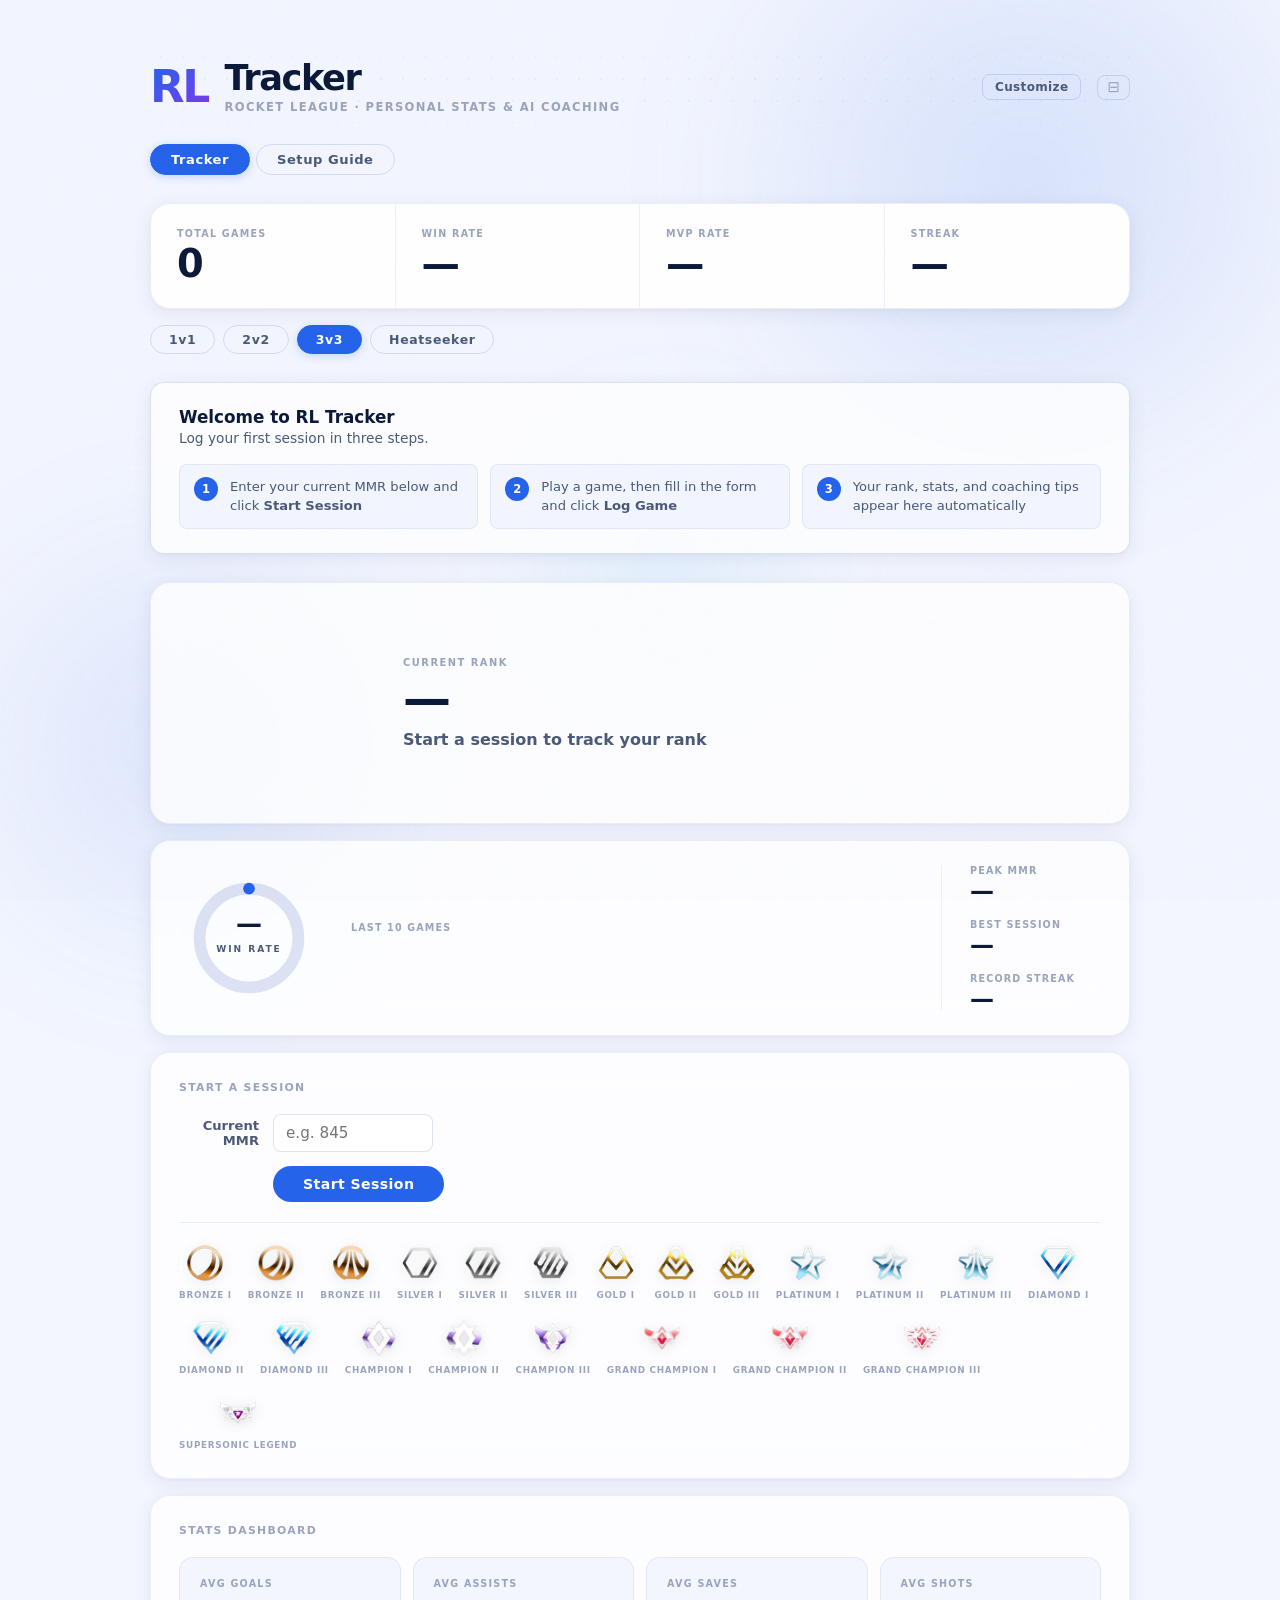
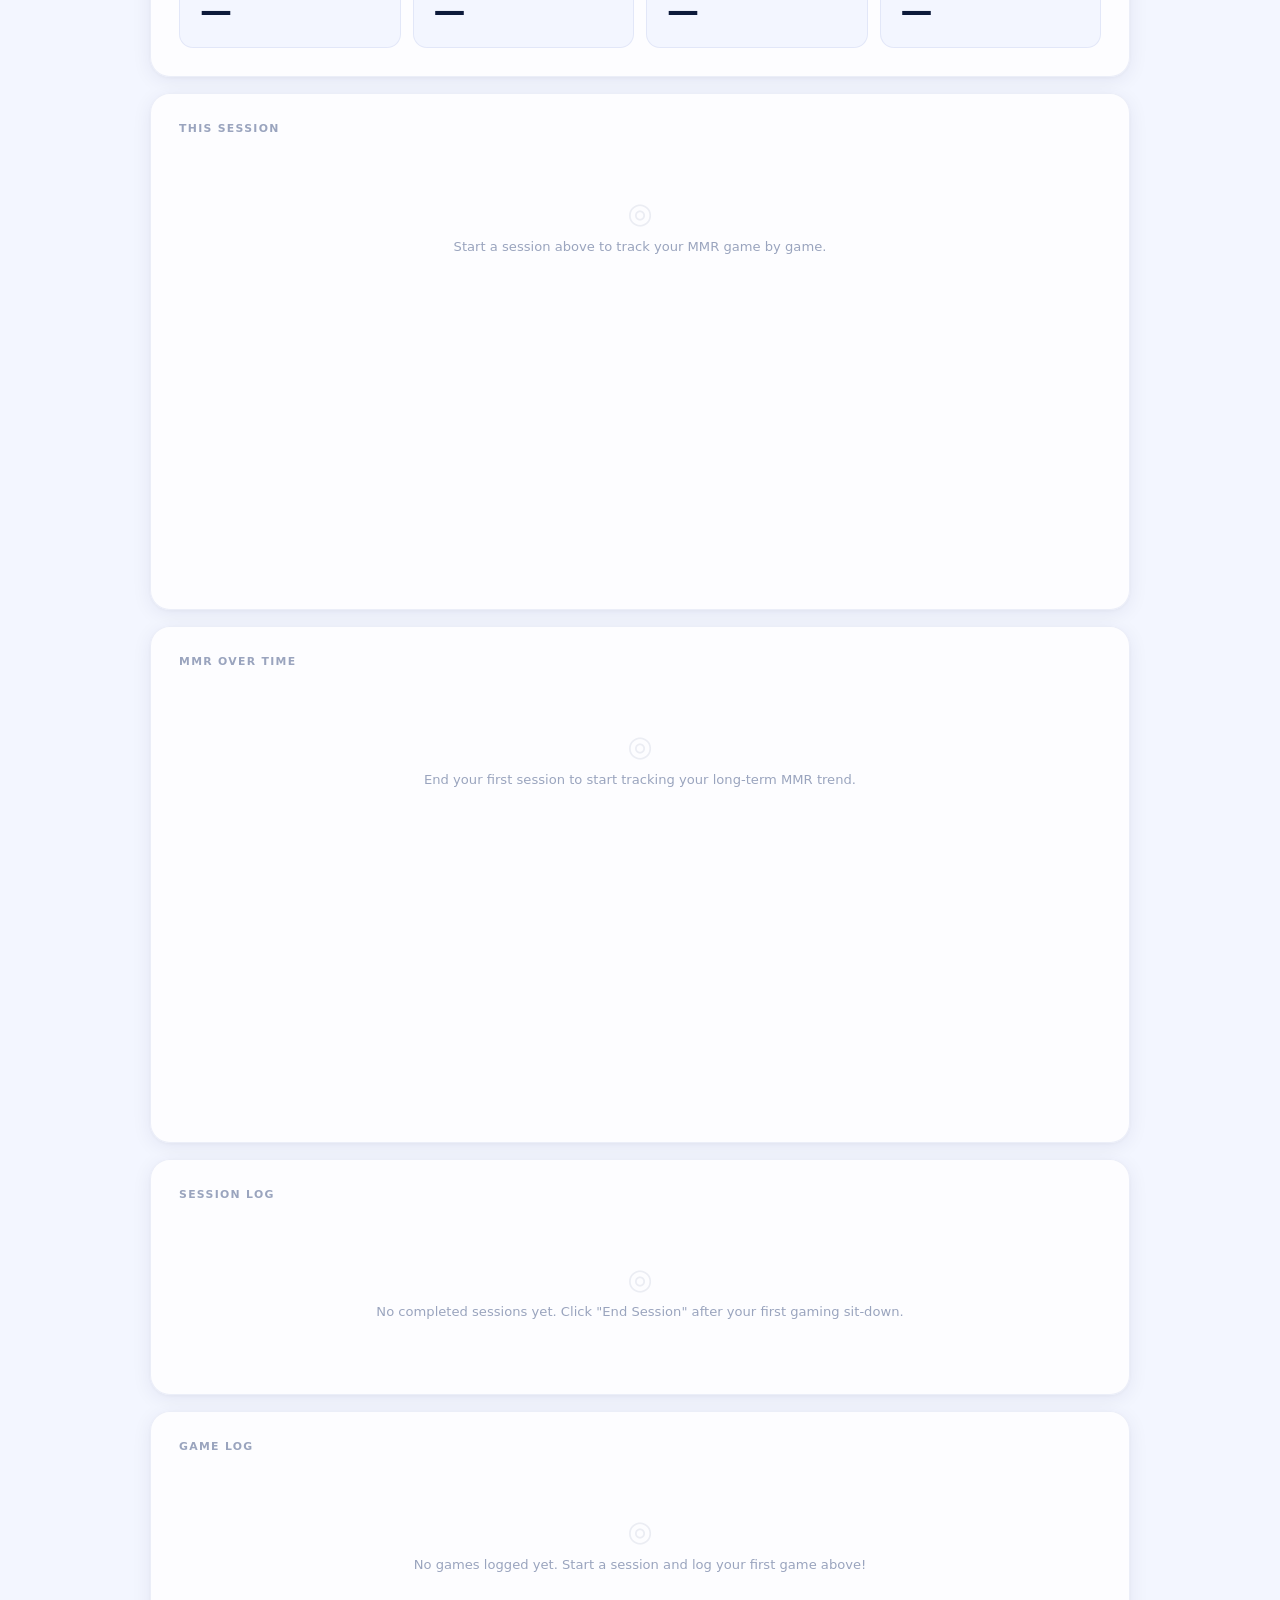
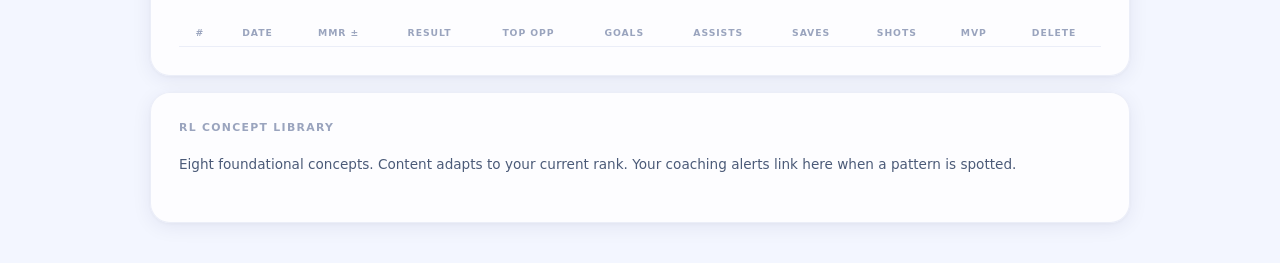
==== commit f0b35abc: "Add session recap, stale auto-end, welcome onboarding, and widget hint Session recap modal: - Clicki" ====
--- a/index.html
+++ b/index.html
@@ -82,6 +82,18 @@
 
     <div id="tracker-view">
 
+    <!-- First-time widget hint: shown once when a session starts for the first time -->
+    <div id="widget-hint-banner">
+      Playing in-game? The <strong>⊟</strong> button (top-right) shrinks the tracker to a small floating widget you can keep on screen while you play.
+      <button id="widget-hint-dismiss" aria-label="Dismiss">×</button>
+    </div>
+
+    <!-- Stale session notice: shown when a session is auto-ended due to inactivity -->
+    <div id="stale-notice">
+      <span id="stale-notice-text"></span>
+      <button id="stale-notice-dismiss" aria-label="Dismiss">×</button>
+    </div>
+
     <!-- =============================================
          SUMMARY BAR
          Always visible at the top. Updates after every game.
@@ -115,6 +127,28 @@
       <button class="mode-tab" data-mode="2v2">2v2</button>
       <button class="mode-tab active" data-mode="3v3">3v3</button>
       <button class="mode-tab" data-mode="2v2 Heatseeker">Heatseeker</button>
+    </div>
+
+    <!-- First-time welcome banner: visible until first game is logged -->
+    <div id="welcome-banner">
+      <div id="welcome-intro">
+        <div id="welcome-title">Welcome to RL Tracker</div>
+        <div id="welcome-sub">Log your first session in three steps.</div>
+      </div>
+      <div id="welcome-steps">
+        <div class="welcome-step">
+          <div class="welcome-step-num">1</div>
+          <div class="welcome-step-text">Enter your current MMR below and click <strong>Start Session</strong></div>
+        </div>
+        <div class="welcome-step">
+          <div class="welcome-step-num">2</div>
+          <div class="welcome-step-text">Play a game, then fill in the form and click <strong>Log Game</strong></div>
+        </div>
+        <div class="welcome-step">
+          <div class="welcome-step-num">3</div>
+          <div class="welcome-step-text">Your rank, stats, and coaching tips appear here automatically</div>
+        </div>
+      </div>
     </div>
 
     <!-- =============================================
@@ -582,6 +616,31 @@
 
     </div><!-- end #setup-view -->
 
+    <!-- Session recap modal: shown when End Session is clicked -->
+    <div id="session-recap-modal" aria-hidden="true">
+      <div id="session-recap-card">
+        <div id="session-recap-title">Session Complete</div>
+        <div id="session-recap-stats">
+          <div class="recap-stat">
+            <div class="recap-stat-value" id="recap-record">—</div>
+            <div class="recap-stat-label">Record</div>
+          </div>
+          <div class="recap-stat">
+            <div class="recap-stat-value" id="recap-net">—</div>
+            <div class="recap-stat-label">MMR</div>
+          </div>
+          <div class="recap-stat">
+            <div class="recap-stat-value" id="recap-games">—</div>
+            <div class="recap-stat-label">Games</div>
+          </div>
+        </div>
+        <div id="session-recap-actions">
+          <button id="recap-confirm-btn">End Session</button>
+          <button id="recap-cancel-btn">Keep Playing</button>
+        </div>
+      </div>
+    </div>
+
   </div><!-- end #app -->
 
   <!-- Dark backdrop — page dims so additive glow particles actually pop -->
@@ -601,25 +660,31 @@
       <span id="mini-title">RL Tracker</span>
       <button id="mini-restore-btn" title="Restore full view">⤢</button>
     </div>
-    <div id="mini-rank-row">
-      <img id="mini-rank-icon" src="" alt="" />
-      <div>
-        <div id="mini-rank-name">—</div>
-        <div id="mini-mmr">—</div>
-      </div>
-    </div>
-    <div id="mini-stats-row">
-      <div class="mini-stat">
-        <span class="mini-stat-label">Record</span>
-        <span class="mini-stat-value" id="mini-record">—</span>
-      </div>
-      <div class="mini-stat">
-        <span class="mini-stat-label">Net</span>
-        <span class="mini-stat-value" id="mini-session-net">—</span>
-      </div>
-      <div class="mini-stat">
-        <span class="mini-stat-label">Streak</span>
-        <span class="mini-stat-value" id="mini-streak">—</span>
+    <div id="mini-body">
+      <div id="mini-rank-row">
+        <img id="mini-rank-icon" src="" alt="" />
+        <div>
+          <div id="mini-rank-name">—</div>
+          <div id="mini-mmr">—</div>
+        </div>
+      </div>
+      <div id="mini-stats-row">
+        <div class="mini-stat">
+          <span class="mini-stat-label">Record</span>
+          <span class="mini-stat-value" id="mini-record">—</span>
+        </div>
+        <div class="mini-stat">
+          <span class="mini-stat-label">Net</span>
+          <span class="mini-stat-value" id="mini-session-net">—</span>
+        </div>
+        <div class="mini-stat">
+          <span class="mini-stat-label">Streak</span>
+          <span class="mini-stat-value" id="mini-streak">—</span>
+        </div>
+      </div>
+      <!-- Capture flash: big MMR change overlay, auto-dismisses after 3s -->
+      <div id="mini-flash" aria-hidden="true">
+        <div id="mini-flash-mmr"></div>
       </div>
     </div>
   </div>
--- a/styles.css
+++ b/styles.css
@@ -2308,6 +2308,77 @@
 .mini-stat-value.streak-win   { color: #4ade80; }
 .mini-stat-value.streak-loss  { color: #f87171; }
 
+/* ── Mini widget body (wraps rank + stats rows; needed for flash overlay) ── */
+
+#mini-body {
+  position: relative;
+  overflow: hidden;
+  border-radius: 0 0 14px 14px;
+}
+
+/* ── Capture flash overlay ─────────────────────────────────────────────────── */
+
+#mini-flash {
+  position: absolute;
+  inset: 0;
+  display: flex;
+  align-items: center;
+  justify-content: center;
+  border-radius: 0 0 14px 14px;
+  opacity: 0;
+  transform: scale(0.88);
+  pointer-events: none;
+  transition: opacity 0.32s ease, transform 0.32s cubic-bezier(0.34, 1.56, 0.64, 1);
+}
+
+#mini-flash.flash-active {
+  opacity: 1;
+  transform: scale(1);
+  pointer-events: auto;
+}
+
+#mini-flash.flash-win  { background: rgba(22, 163, 74, 0.96); }
+#mini-flash.flash-loss { background: rgba(220, 38, 38, 0.96); }
+
+#mini-flash-mmr {
+  font-size: 2.6rem;
+  font-weight: 900;
+  letter-spacing: -0.03em;
+  color: #fff;
+  text-shadow: 0 2px 24px rgba(0, 0, 0, 0.25);
+  line-height: 1;
+  text-align: center;
+}
+
+/* ── Capture status: amber warning (offline during active session) ──────────── */
+
+.capture-status-warning {
+  background: rgba(217, 119, 6, 0.12);
+  color: var(--warn);
+}
+.capture-status-warning::before {
+  background: var(--warn);
+  animation: pulse-dot 1.4s ease-in-out infinite;
+}
+
+@keyframes pulse-dot {
+  0%, 100% { opacity: 1; }
+  50%       { opacity: 0.3; }
+}
+
+/* ── Capture status: hint (username not set yet) ───────────────────────────── */
+
+.capture-status-hint {
+  background: rgba(217, 119, 6, 0.08);
+  color: var(--warn);
+  font-weight: 600;
+  text-transform: none;
+  letter-spacing: 0;
+}
+.capture-status-hint::before {
+  display: none;
+}
+
 /* =============================================
    SESSION HOVER CHART POPUP
 ============================================= */
@@ -2498,3 +2569,260 @@
 .capture-flash {
   animation: capture-flash 1s ease-out;
 }
+
+/* ── Widget hint banner ─────────────────────────────────────────────────────── */
+
+#widget-hint-banner {
+  display: none;
+  align-items: center;
+  gap: 10px;
+  background: var(--accent-dim);
+  border: 1px solid rgba(37, 99, 235, 0.18);
+  border-radius: var(--radius-sm);
+  padding: 10px 14px;
+  font-size: 0.83rem;
+  color: var(--text-2);
+  margin-bottom: 18px;
+  line-height: 1.5;
+}
+
+#widget-hint-banner.visible {
+  display: flex;
+}
+
+#widget-hint-dismiss {
+  margin-left: auto;
+  flex-shrink: 0;
+  background: none;
+  border: none;
+  color: var(--text-3);
+  font-size: 1.1rem;
+  cursor: pointer;
+  line-height: 1;
+  padding: 0 2px;
+}
+
+#widget-hint-dismiss:hover { color: var(--text); }
+
+/* ── Stale session notice ───────────────────────────────────────────────────── */
+
+#stale-notice {
+  display: none;
+  align-items: center;
+  gap: 10px;
+  background: var(--warn-bg);
+  border: 1px solid rgba(217, 119, 6, 0.18);
+  border-radius: var(--radius-sm);
+  padding: 10px 14px;
+  font-size: 0.83rem;
+  color: var(--warn);
+  margin-bottom: 18px;
+}
+
+#stale-notice.visible {
+  display: flex;
+}
+
+#stale-notice-dismiss {
+  margin-left: auto;
+  flex-shrink: 0;
+  background: none;
+  border: none;
+  color: var(--warn);
+  font-size: 1.1rem;
+  cursor: pointer;
+  line-height: 1;
+  padding: 0 2px;
+  opacity: 0.7;
+}
+
+#stale-notice-dismiss:hover { opacity: 1; }
+
+/* ── Welcome banner (first-time onboarding) ─────────────────────────────────── */
+
+#welcome-banner {
+  display: none;
+  flex-direction: column;
+  gap: 18px;
+  background: var(--surface);
+  border: 1px solid var(--border-strong);
+  border-radius: var(--radius);
+  padding: 24px 28px;
+  margin-bottom: 28px;
+  box-shadow: var(--shadow);
+}
+
+#welcome-banner.visible {
+  display: flex;
+}
+
+#welcome-title {
+  font-size: 1.05rem;
+  font-weight: 800;
+  color: var(--text);
+  margin-bottom: 3px;
+}
+
+#welcome-sub {
+  font-size: 0.86rem;
+  color: var(--text-2);
+}
+
+#welcome-steps {
+  display: flex;
+  gap: 12px;
+  flex-wrap: wrap;
+}
+
+.welcome-step {
+  display: flex;
+  align-items: flex-start;
+  gap: 12px;
+  flex: 1;
+  min-width: 180px;
+  background: var(--bg);
+  border: 1px solid var(--border);
+  border-radius: var(--radius-sm);
+  padding: 12px 14px;
+}
+
+.welcome-step-num {
+  width: 24px;
+  height: 24px;
+  border-radius: 50%;
+  background: var(--accent);
+  color: #fff;
+  font-size: 0.72rem;
+  font-weight: 800;
+  display: flex;
+  align-items: center;
+  justify-content: center;
+  flex-shrink: 0;
+}
+
+.welcome-step-text {
+  font-size: 0.82rem;
+  color: var(--text-2);
+  line-height: 1.5;
+}
+
+/* ── Session recap modal ────────────────────────────────────────────────────── */
+
+#session-recap-modal {
+  display: none;
+  position: fixed;
+  inset: 0;
+  z-index: 20000;
+  background: rgba(10, 15, 40, 0.55);
+  backdrop-filter: blur(4px);
+  align-items: center;
+  justify-content: center;
+}
+
+#session-recap-modal.visible {
+  display: flex;
+}
+
+#session-recap-card {
+  background: var(--surface-solid);
+  border: 1px solid var(--border-strong);
+  border-radius: var(--radius-lg);
+  box-shadow: var(--shadow-lg);
+  padding: 32px 36px 28px;
+  min-width: 300px;
+  max-width: 380px;
+  text-align: center;
+  animation: recap-in 0.28s cubic-bezier(0.34, 1.56, 0.64, 1) both;
+}
+
+@keyframes recap-in {
+  from { opacity: 0; transform: scale(0.88) translateY(12px); }
+  to   { opacity: 1; transform: scale(1) translateY(0); }
+}
+
+#session-recap-title {
+  font-size: 0.7rem;
+  font-weight: 800;
+  letter-spacing: 0.1em;
+  text-transform: uppercase;
+  color: var(--text-3);
+  margin-bottom: 20px;
+}
+
+#session-recap-stats {
+  display: flex;
+  justify-content: center;
+  gap: 0;
+  margin-bottom: 28px;
+  border: 1px solid var(--border-strong);
+  border-radius: var(--radius);
+  overflow: hidden;
+}
+
+.recap-stat {
+  flex: 1;
+  padding: 16px 12px;
+}
+
+.recap-stat + .recap-stat {
+  border-left: 1px solid var(--border-strong);
+}
+
+.recap-stat-value {
+  font-size: 1.6rem;
+  font-weight: 900;
+  color: var(--text);
+  letter-spacing: -0.02em;
+  line-height: 1;
+  margin-bottom: 5px;
+}
+
+.recap-stat-label {
+  font-size: 0.68rem;
+  font-weight: 700;
+  letter-spacing: 0.07em;
+  text-transform: uppercase;
+  color: var(--text-3);
+}
+
+#recap-net.net-positive { color: var(--win); }
+#recap-net.net-negative { color: var(--loss); }
+
+#session-recap-actions {
+  display: flex;
+  gap: 10px;
+  flex-direction: column;
+}
+
+#recap-confirm-btn {
+  padding: 11px;
+  background: var(--accent);
+  color: #fff;
+  border: none;
+  border-radius: var(--radius-sm);
+  font-family: inherit;
+  font-size: 0.88rem;
+  font-weight: 700;
+  cursor: pointer;
+  transition: background 0.15s;
+}
+
+#recap-confirm-btn:hover { background: var(--accent-hover); }
+
+#recap-cancel-btn {
+  padding: 10px;
+  background: transparent;
+  color: var(--text-2);
+  border: 1px solid var(--border-strong);
+  border-radius: var(--radius-sm);
+  font-family: inherit;
+  font-size: 0.86rem;
+  font-weight: 600;
+  cursor: pointer;
+  transition: background 0.15s, color 0.15s;
+}
+
+#recap-cancel-btn:hover {
+  background: var(--surface);
+  color: var(--text);
+}
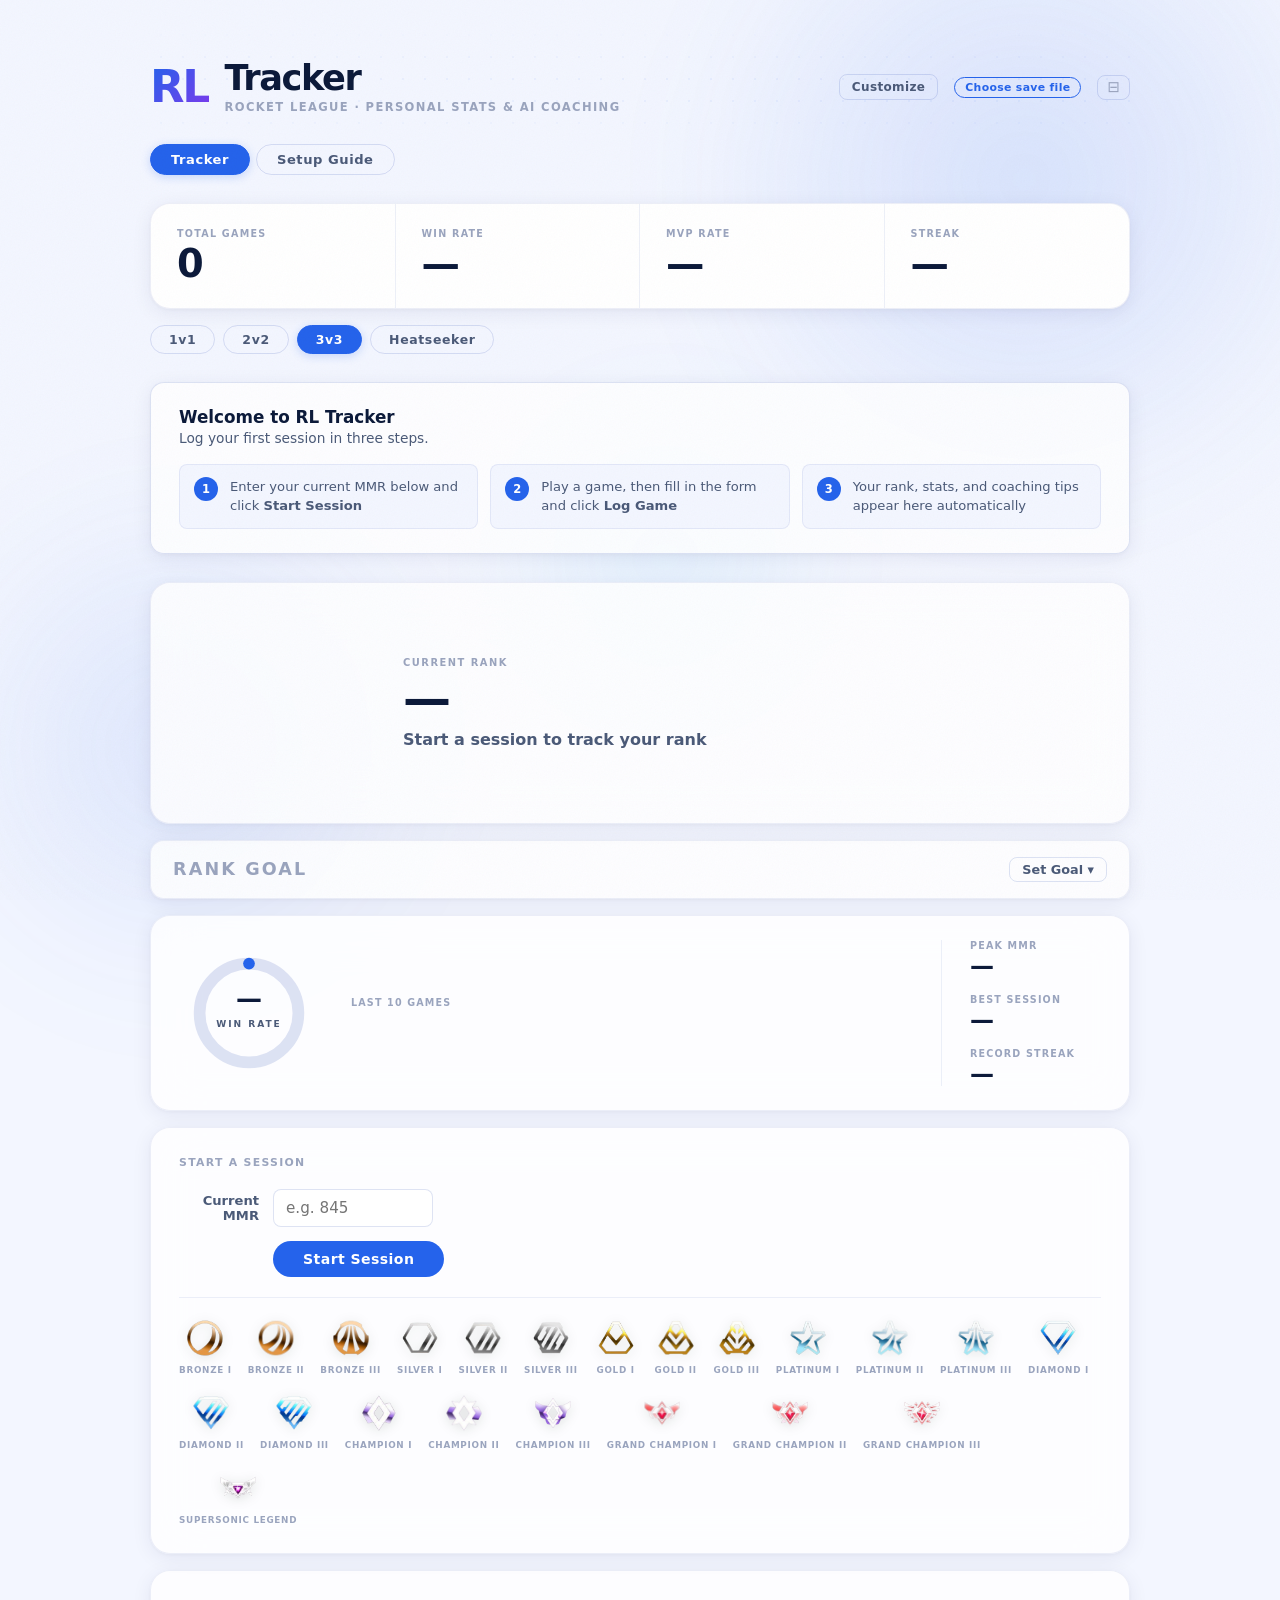
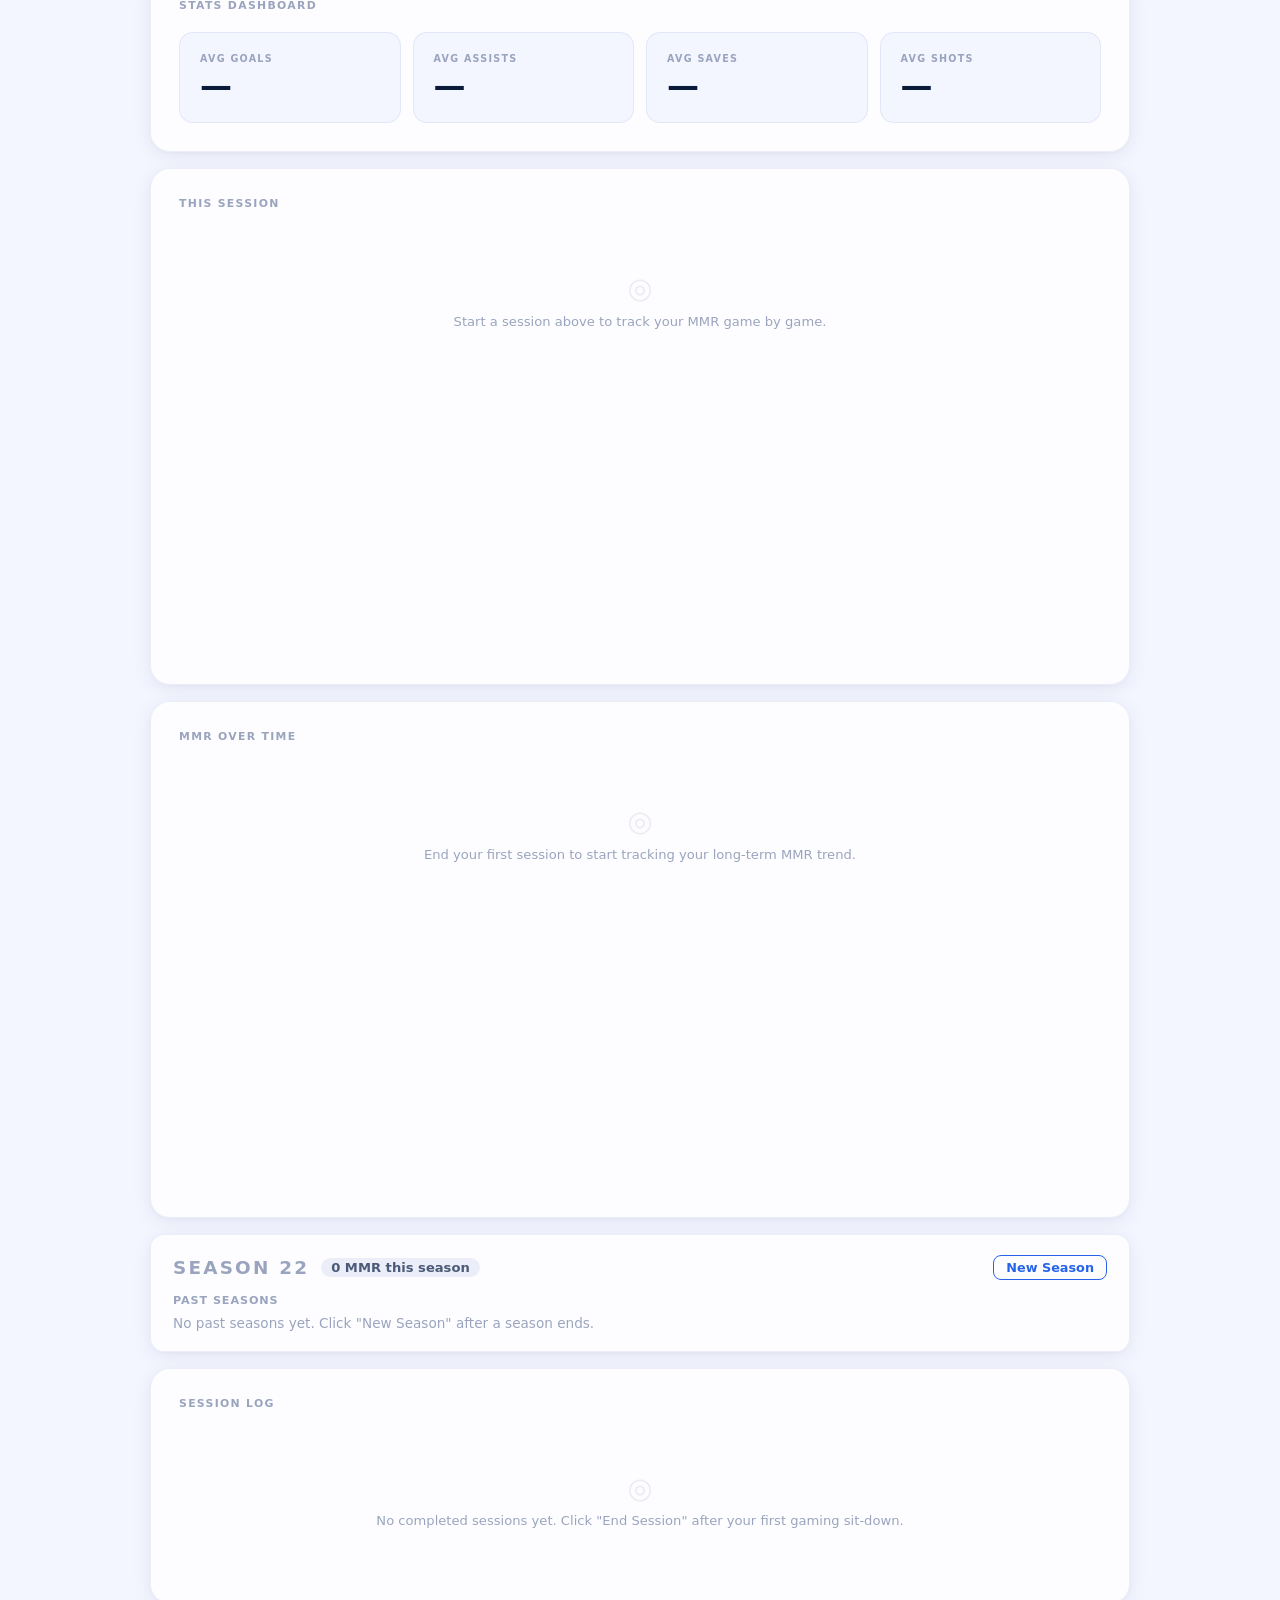
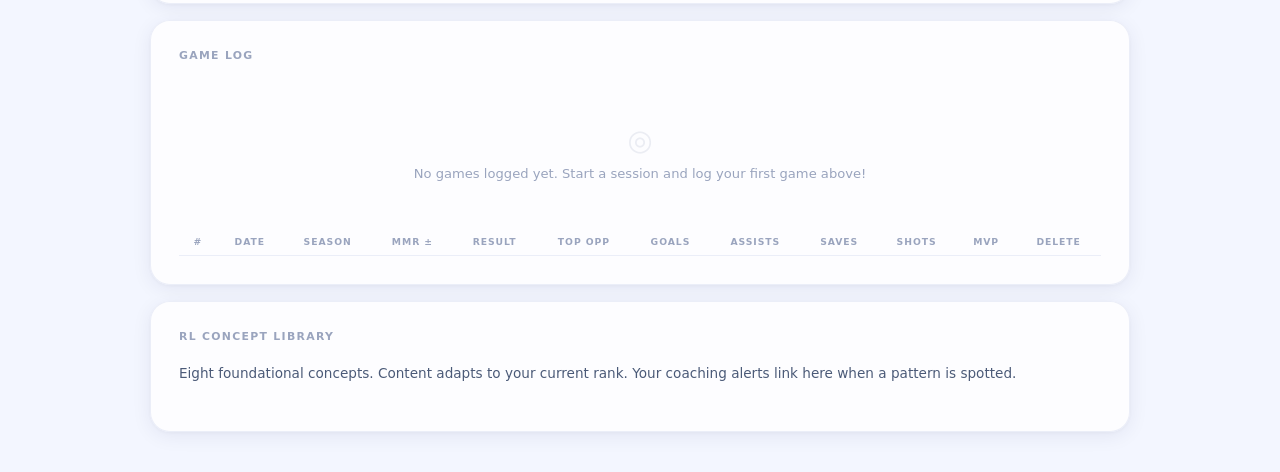
==== commit 7578c41a: "Add file storage, season tracking, rank goal projection, and game log season column - File System Ac" ====
--- a/index.html
+++ b/index.html
@@ -71,6 +71,7 @@
           <button id="reset-colors-btn">Reset to default</button>
         </div>
       </div>
+      <button id="file-pill" class="file-pill" title="Pick a file on disk — your data survives cache clears">Choose save file</button>
       <button id="minimize-btn" title="Minimize to widget">⊟</button>
     </header>
 
@@ -184,6 +185,25 @@
         </div>
       </div>
 
+    </section>
+
+    <!-- =============================================
+         RANK GOAL + TRAJECTORY
+         User sets a target rank; projection updates
+         after every game. Toggleable.
+    ============================================= -->
+    <section id="goal-section">
+      <div id="goal-header-row">
+        <h2>Rank Goal</h2>
+        <button id="goal-toggle-btn">Set Goal ▾</button>
+      </div>
+      <div id="goal-panel" style="display:none">
+        <div id="goal-pick-row">
+          <label for="goal-rank-select">Target rank</label>
+          <select id="goal-rank-select"></select>
+        </div>
+        <div id="goal-projection"></div>
+      </div>
     </section>
 
     <!-- =============================================
@@ -449,6 +469,25 @@
     </section>
 
     <!-- =============================================
+         SEASON TRACKING
+         Groups all games by season. Shows current-season
+         totals and a hoverable list of past seasons.
+    ============================================= -->
+    <section id="season-section">
+      <div id="season-top-bar">
+        <h2 id="season-heading">Season 22</h2>
+        <span id="season-mmr-chip" class="season-mmr-chip">0 MMR this season</span>
+        <button id="new-season-btn">New Season</button>
+      </div>
+      <div id="season-record-bar"></div>
+      <div id="past-seasons-area">
+        <p class="section-sublabel">Past Seasons</p>
+        <p id="no-past-seasons-msg">No past seasons yet. Click "New Season" after a season ends.</p>
+        <div id="past-season-list"></div>
+      </div>
+    </section>
+
+    <!-- =============================================
          SESSION LOG
          One card per completed session, newest first.
          Populated when you click End Session.
@@ -484,6 +523,7 @@
           <tr>
             <th>#</th>
             <th>Date</th>
+            <th>Season</th>
             <th>MMR ±</th>
             <th>Result</th>
             <th>Top Opp</th>
@@ -523,10 +563,59 @@
     ============================================= -->
     <div id="setup-view">
 
+      <!-- ── Hero: download + 3 steps ──────────────── -->
+      <div class="setup-hero">
+        <div class="setup-hero-text">
+          <div class="setup-hero-title">Auto-Capture Setup</div>
+          <div class="setup-hero-sub">Windows only · 2 minutes · done forever</div>
+        </div>
+        <a href="https://github.com/Paxton-Lantz/Rocket-League-Tracker/releases/latest"
+           target="_blank" rel="noopener"
+           class="setup-dl-btn setup-dl-primary setup-hero-btn">⬇ Download rl-capture.exe</a>
+      </div>
+
+      <!-- ── Steps ─────────────────────────────────── -->
+      <div class="setup-section">
+        <div class="setup-steps-row">
+
+          <div class="setup-step-card setup-step-active" id="setup-step-1">
+            <div class="setup-step-num" id="setup-badge-1">1</div>
+            <div class="setup-step-icon">💾</div>
+            <div class="setup-step-title">Download &amp; run</div>
+            <div class="setup-step-desc">Double-click <code>rl-capture.exe</code>. A small icon appears in your system tray. It registers itself to start automatically every time Windows boots.</div>
+          </div>
+
+          <div class="setup-step-connector" id="setup-connector-1">
+            <div class="setup-connector-line"></div>
+            <span class="setup-connector-arrow">›</span>
+          </div>
+
+          <div class="setup-step-card setup-step-pending" id="setup-step-2">
+            <div class="setup-step-num" id="setup-badge-2">2</div>
+            <div class="setup-step-icon">✏️</div>
+            <div class="setup-step-title">Enter your username</div>
+            <div class="setup-step-desc">On the Tracker tab, type your Epic Games display name into the <strong>Epic username</strong> field above the log form. Saved automatically. You only do this once.</div>
+          </div>
+
+          <div class="setup-step-connector" id="setup-connector-2">
+            <div class="setup-connector-line"></div>
+            <span class="setup-connector-arrow">›</span>
+          </div>
+
+          <div class="setup-step-card setup-step-pending" id="setup-step-3">
+            <div class="setup-step-num" id="setup-badge-3">3</div>
+            <div class="setup-step-icon">🎮</div>
+            <div class="setup-step-title">Play &amp; it just works</div>
+            <div class="setup-step-desc">Start a session, queue up. When a game ends, the log form fills in automatically within a second of the scoreboard appearing. Hit Enter to confirm.</div>
+          </div>
+
+        </div>
+      </div>
+
       <!-- ── How it works ──────────────────────────── -->
       <div class="setup-section">
         <h2 class="setup-heading">How It Works</h2>
-        <p class="setup-subhead">A small background program watches your screen. When a game ends and the scoreboard appears, it reads your stats and sends them here automatically. You just hit Enter to confirm.</p>
+        <p class="setup-subhead">The program watches your screen in the background. When it sees the post-game scoreboard it reads your stats and sends them here — no button needed.</p>
 
         <div class="flow-diagram">
           <div class="flow-step">
@@ -556,38 +645,85 @@
         </div>
       </div>
 
-      <!-- ── Setup: just 2 steps ───────────────────── -->
+      <!-- ── Scoreboard reference ───────────────────── -->
       <div class="setup-section">
-        <h2 class="setup-heading">Setup — 2 Steps, Done Forever</h2>
-
-        <div class="setup-session-steps">
-          <div class="session-step">
-            <div class="session-step-num">1</div>
-            <div class="session-step-body">
-              <strong>Download and run rl-capture.exe</strong>
-              <p>Download it from the GitHub Releases page. Double-click it. A small icon appears in your system tray (bottom-right of your taskbar). It starts automatically every time Windows boots — you never have to think about it again.</p>
-            </div>
-          </div>
-          <div class="session-step-connector"></div>
-          <div class="session-step">
-            <div class="session-step-num">2</div>
-            <div class="session-step-body">
-              <strong>Type your Epic username above the log form</strong>
-              <p>Go to the Tracker tab. Find the "Epic username" box above the log form and type your exact in-game name. It saves automatically. You only do this once.</p>
-              <div class="setup-username-demo">
-                <span class="setup-username-demo-label">Epic username</span>
-                <span class="setup-username-demo-input">YourEpicName</span>
-              </div>
-            </div>
-          </div>
-          <div class="session-step-connector"></div>
-          <div class="session-step">
-            <div class="session-step-num">✓</div>
-            <div class="session-step-body">
-              <strong>That's it — you're done</strong>
-              <p>Start a session, play Rocket League. After each game the form fills in automatically within a second of the scoreboard appearing.</p>
-            </div>
-          </div>
+        <h2 class="setup-heading">What Gets Captured</h2>
+        <p class="setup-subhead">Every field on the post-game scoreboard, colour-coded by whether it's logged automatically.</p>
+
+        <div class="sb-diagram">
+          <div class="sb-result-bar">
+            <span class="sb-tag sb-tag-dim">not captured</span>
+            <span class="sb-result-text">WINNER BLUE &nbsp;·&nbsp; 6 – 4</span>
+          </div>
+          <div class="sb-col-annotations">
+            <div class="sb-ann sb-ann-captured">MMR<br>delta</div>
+            <div class="sb-ann sb-ann-captured">Current<br>MMR</div>
+            <div class="sb-ann sb-ann-dim">Rank<br>badge</div>
+            <div class="sb-ann sb-ann-dim">Username<br><em>(detection only)</em></div>
+            <div class="sb-ann sb-ann-captured">Goals</div>
+            <div class="sb-ann sb-ann-captured">Assists</div>
+            <div class="sb-ann sb-ann-captured">Saves</div>
+            <div class="sb-ann sb-ann-captured">Shots</div>
+            <div class="sb-ann sb-ann-captured">MVP</div>
+            <div class="sb-ann sb-ann-dim">Game<br>score</div>
+          </div>
+          <div class="sb-team-header sb-team-blue">YOUR TEAM (BLUE)</div>
+          <div class="sb-row sb-row-you">
+            <div class="sb-cell sb-cap">+9</div>
+            <div class="sb-cell sb-cap">762</div>
+            <div class="sb-cell sb-dim">⬡</div>
+            <div class="sb-cell sb-dim sb-name-cell">[VICT] <strong>Exwarrior187</strong> <span class="sb-you-badge">YOU</span><br><small>NO MISS JUST FAKE</small></div>
+            <div class="sb-cell sb-cap">2</div>
+            <div class="sb-cell sb-cap">1</div>
+            <div class="sb-cell sb-cap">3</div>
+            <div class="sb-cell sb-cap">5</div>
+            <div class="sb-cell sb-cap sb-mvp">★</div>
+            <div class="sb-cell sb-dim">827</div>
+          </div>
+          <div class="sb-row">
+            <div class="sb-cell sb-dim sb-dim-note">+14<br><small>not used</small></div>
+            <div class="sb-cell sb-dim sb-dim-note">781<br><small>teammate</small></div>
+            <div class="sb-cell sb-dim">⬡</div>
+            <div class="sb-cell sb-dim sb-name-cell">[YY] Toothless04040<br><small>FLOW STATE</small></div>
+            <div class="sb-cell sb-dim">1</div>
+            <div class="sb-cell sb-dim">2</div>
+            <div class="sb-cell sb-dim">1</div>
+            <div class="sb-cell sb-dim">3</div>
+            <div class="sb-cell sb-dim"></div>
+            <div class="sb-cell sb-dim">697</div>
+          </div>
+          <div class="sb-team-header sb-team-orange">OPPONENT TEAM (THE FERRETS)</div>
+          <div class="sb-row">
+            <div class="sb-cell sb-dim">−9</div>
+            <div class="sb-cell sb-cap-opp sb-dim-note">718<br><small>↓ averaged</small></div>
+            <div class="sb-cell sb-dim">⬡</div>
+            <div class="sb-cell sb-dim sb-name-cell">[TF] Saapen1101<br><small>S20</small></div>
+            <div class="sb-cell sb-dim">1</div>
+            <div class="sb-cell sb-dim">0</div>
+            <div class="sb-cell sb-dim">2</div>
+            <div class="sb-cell sb-dim">4</div>
+            <div class="sb-cell sb-dim"></div>
+            <div class="sb-cell sb-dim">611</div>
+          </div>
+          <div class="sb-row">
+            <div class="sb-cell sb-dim">−14</div>
+            <div class="sb-cell sb-cap-opp sb-dim-note">761<br><small>↓ averaged</small></div>
+            <div class="sb-cell sb-dim">⬡</div>
+            <div class="sb-cell sb-dim sb-name-cell">[TF] irtbuneff<br><small>S20</small></div>
+            <div class="sb-cell sb-dim">0</div>
+            <div class="sb-cell sb-dim">1</div>
+            <div class="sb-cell sb-dim">1</div>
+            <div class="sb-cell sb-dim">2</div>
+            <div class="sb-cell sb-dim"></div>
+            <div class="sb-cell sb-dim">352</div>
+          </div>
+          <div class="sb-opp-mmr-note">Opponent MMR logged as average: (718 + 761) ÷ 2 = <strong>739</strong></div>
+        </div>
+
+        <div class="sb-legend">
+          <span class="sb-legend-cap">■ Captured automatically</span>
+          <span class="sb-legend-opp">■ Opponent MMR (averaged)</span>
+          <span class="sb-legend-dim">■ Visible but not captured</span>
         </div>
       </div>
 
@@ -601,15 +737,19 @@
           </div>
           <div class="trouble-row">
             <div class="trouble-symptom">Running but stats don't fill in</div>
-            <div class="trouble-fix">Double-check the Epic username box — it must match your exact in-game name (e.g. <em>xX_ProPlayer_Xx</em>). Case doesn't matter. Club tags are optional.</div>
+            <div class="trouble-fix">Double-check the Epic username field on the Tracker tab — it must match your exact in-game name. Case doesn't matter, club tags are optional.</div>
           </div>
           <div class="trouble-row">
-            <div class="trouble-symptom">Stats fill but all zeroes / wrong numbers</div>
-            <div class="trouble-fix">The scoreboard wasn't fully loaded when captured. This is rare — just correct the numbers manually before hitting Enter.</div>
+            <div class="trouble-symptom">Stats fill but numbers look wrong</div>
+            <div class="trouble-fix">The scoreboard wasn't fully visible when captured. Just correct the numbers manually before hitting Enter — it's rare.</div>
           </div>
           <div class="trouble-row">
             <div class="trouble-symptom">Rocket League is on a second monitor</div>
-            <div class="trouble-fix">Create a <code>config.json</code> file next to rl-capture.exe with the contents: <code>{"monitor": 2}</code></div>
+            <div class="trouble-fix">Launch Rocket League first, then start rl-capture.exe — it auto-detects the right screen. If it still misses, download <button onclick="downloadConfigJson()" class="trouble-dl-btn">config.json</button> and place it next to the exe.</div>
+          </div>
+          <div class="trouble-row">
+            <div class="trouble-symptom">Need the config.json file</div>
+            <div class="trouble-fix"><button onclick="downloadConfigJson()" class="setup-dl-btn setup-dl-secondary" style="margin:0">⬇ Download config.json</button> — place it next to rl-capture.exe. Edit "monitor" to match which screen RL is on (1 = primary, 2 = secondary).</div>
           </div>
         </div>
       </div>
--- a/styles.css
+++ b/styles.css
@@ -1331,6 +1331,156 @@
   line-height: 1;
 }
 
+/* =============================================
+   SEASON SECTION
+============================================= */
+#season-section {
+  border: 1px solid var(--border);
+  border-radius: var(--radius);
+  padding: 20px 22px;
+  background: var(--surface);
+}
+
+#season-top-bar {
+  display: flex;
+  align-items: center;
+  gap: 12px;
+  flex-wrap: wrap;
+  margin-bottom: 4px;
+}
+
+#season-top-bar h2 { margin: 0; font-size: 1.15rem; }
+
+.season-mmr-chip {
+  font-size: 0.82rem;
+  font-weight: 700;
+  padding: 2px 10px;
+  border-radius: 99px;
+  background: var(--surface-2, var(--border));
+  color: var(--text-2);
+}
+.season-mmr-chip.positive { background: var(--win-bg);  color: var(--win); }
+.season-mmr-chip.negative { background: var(--loss-bg); color: var(--loss); }
+
+#new-season-btn {
+  margin-left: auto;
+  background: none;
+  border: 1px solid var(--accent);
+  color: var(--accent);
+  border-radius: var(--radius-sm);
+  padding: 4px 12px;
+  font-size: 0.8rem;
+  font-weight: 600;
+  cursor: pointer;
+  transition: background 0.15s, color 0.15s;
+}
+#new-season-btn:hover { background: var(--accent); color: #fff; }
+
+#season-record-bar {
+  font-size: 0.8rem;
+  color: var(--text-2);
+  margin-bottom: 14px;
+}
+
+#past-seasons-area { margin-top: 12px; }
+
+.section-sublabel {
+  font-size: 0.7rem;
+  font-weight: 700;
+  letter-spacing: 0.08em;
+  text-transform: uppercase;
+  color: var(--text-3);
+  margin: 0 0 8px;
+}
+
+#no-past-seasons-msg {
+  font-size: 0.85rem;
+  color: var(--text-3);
+  margin: 0;
+}
+
+.season-card {
+  display: flex;
+  align-items: center;
+  gap: 12px;
+  padding: 10px 14px;
+  border: 1px solid var(--border);
+  border-radius: var(--radius-sm);
+  margin-bottom: 6px;
+  background: var(--bg);
+  cursor: default;
+  transition: box-shadow 0.2s;
+}
+.season-card:last-child { margin-bottom: 0; }
+.season-card:hover { box-shadow: var(--shadow); }
+
+.season-card-title  { font-weight: 700; font-size: 0.9rem; flex-shrink: 0; }
+.season-card-record { font-size: 0.8rem; color: var(--text-2); flex: 1; }
+.season-card-net    { font-size: 0.85rem; font-weight: 700; flex-shrink: 0; color: var(--text-2); }
+.season-card-net.positive { color: var(--win); }
+.season-card-net.negative { color: var(--loss); }
+
+/* =============================================
+   RANK GOAL SECTION
+============================================= */
+#goal-section {
+  border: 1px solid var(--border);
+  border-radius: var(--radius);
+  padding: 16px 22px;
+  background: var(--surface);
+}
+
+#goal-header-row {
+  display: flex;
+  align-items: center;
+  gap: 12px;
+}
+#goal-header-row h2 { margin: 0; font-size: 1.1rem; }
+
+#goal-toggle-btn {
+  margin-left: auto;
+  background: none;
+  border: 1px solid var(--border-strong);
+  color: var(--text-2);
+  border-radius: var(--radius-sm);
+  padding: 4px 12px;
+  font-size: 0.8rem;
+  font-weight: 600;
+  cursor: pointer;
+  transition: border-color 0.15s, color 0.15s;
+}
+#goal-toggle-btn:hover { border-color: var(--accent); color: var(--accent); }
+
+#goal-panel { margin-top: 14px; }
+
+#goal-pick-row {
+  display: flex;
+  align-items: center;
+  gap: 10px;
+  margin-bottom: 12px;
+}
+#goal-pick-row label { font-size: 0.85rem; color: var(--text-2); flex-shrink: 0; }
+#goal-rank-select {
+  background: var(--bg);
+  border: 1px solid var(--border-strong);
+  border-radius: var(--radius-sm);
+  padding: 4px 8px;
+  font-size: 0.85rem;
+  color: var(--text);
+}
+
+#goal-projection {
+  font-size: 0.88rem;
+  color: var(--text-2);
+  line-height: 1.5;
+}
+#goal-projection strong { color: var(--text); }
+.goal-achieved    { color: var(--win);  font-weight: 700; }
+.goal-trend-neg   { color: var(--loss); }
+
+/* Season column in game log */
+.season-cell { color: var(--text-3); font-size: 0.8rem; }
+
 .session-card {
   border: 1px solid var(--border);
   border-radius: var(--radius);
@@ -2160,6 +2310,32 @@
    MINIMIZE BUTTON
    Sits in the header, to the right of the theme swatches.
 ============================================= */
+.file-pill {
+  background: none;
+  border: 1px solid var(--accent);
+  border-radius: 99px;
+  color: var(--accent);
+  cursor: pointer;
+  font-size: 0.68rem;
+  font-weight: 600;
+  letter-spacing: 0.03em;
+  padding: 3px 10px;
+  transition: opacity 0.2s, border-color 0.2s, color 0.2s;
+  flex-shrink: 0;
+}
+.file-pill:hover { opacity: 0.75; }
+.file-pill.connected {
+  border-color: var(--color-win, #16a34a);
+  color: var(--color-win, #16a34a);
+  cursor: default;
+  opacity: 0.65;
+}
+.file-pill.connected:hover { opacity: 0.65; }
+.file-pill.reconnect {
+  border-color: var(--color-loss, #dc2626);
+  color: var(--color-loss, #dc2626);
+}
+
 #minimize-btn {
   background: none;
   border: 1px solid var(--border-strong);
@@ -2570,6 +2746,454 @@
   animation: capture-flash 1s ease-out;
 }
 
+/* ── Setup hero bar ─────────────────────────────────────────────────────────── */
+
+.setup-hero {
+  display: flex;
+  align-items: center;
+  justify-content: space-between;
+  gap: 20px;
+  background: linear-gradient(135deg, var(--accent) 0%, #7c3aed 100%);
+  border-radius: var(--radius);
+  padding: 22px 28px;
+  margin-bottom: 28px;
+  flex-wrap: wrap;
+}
+
+.setup-hero-title {
+  font-size: 1.1rem;
+  font-weight: 900;
+  color: #fff;
+  letter-spacing: -0.01em;
+}
+
+.setup-hero-sub {
+  font-size: 0.78rem;
+  color: rgba(255,255,255,0.65);
+  margin-top: 3px;
+  font-weight: 500;
+}
+
+.setup-hero-btn {
+  flex-shrink: 0;
+  background: #fff !important;
+  color: var(--accent) !important;
+  box-shadow: 0 4px 20px rgba(0,0,0,0.20) !important;
+  font-size: 0.9rem !important;
+  padding: 11px 22px !important;
+}
+
+.setup-hero-btn:hover {
+  background: rgba(255,255,255,0.92) !important;
+}
+
+/* ── Horizontal step cards ───────────────────────────────────────────────────── */
+
+.setup-steps-row {
+  display: flex;
+  align-items: center;
+  gap: 8px;
+  flex-wrap: wrap;
+}
+
+.setup-step-card {
+  flex: 1;
+  min-width: 180px;
+  padding: 20px 18px;
+  background: var(--surface);
+  border: 1px solid var(--border-strong);
+  border-radius: var(--radius);
+  box-shadow: var(--shadow-sm);
+  position: relative;
+}
+
+
+.setup-step-num {
+  position: absolute;
+  top: -11px;
+  left: 16px;
+  width: 22px;
+  height: 22px;
+  border-radius: 50%;
+  background: var(--accent);
+  color: #fff;
+  font-size: 0.68rem;
+  font-weight: 800;
+  display: flex;
+  align-items: center;
+  justify-content: center;
+  box-shadow: 0 2px 8px var(--accent-glow);
+}
+
+.setup-step-num-done {
+  background: var(--win);
+  box-shadow: 0 2px 8px rgba(22,163,74,0.30);
+}
+
+.setup-step-icon {
+  font-size: 1.4rem;
+  margin-bottom: 8px;
+  line-height: 1;
+}
+
+.setup-step-title {
+  font-size: 0.88rem;
+  font-weight: 800;
+  color: var(--text);
+  margin-bottom: 6px;
+}
+
+.setup-step-desc {
+  font-size: 0.80rem;
+  color: var(--text-2);
+  line-height: 1.55;
+}
+
+.setup-step-desc code {
+  font-family: "SF Mono","Fira Code","Consolas",monospace;
+  font-size: 0.76rem;
+  background: rgba(37,99,235,0.07);
+  color: var(--accent);
+  padding: 1px 5px;
+  border-radius: 4px;
+}
+
+/* ── Step state variants ─────────────────────────────────────────────────────── */
+
+.setup-step-active {
+  border-color: var(--accent);
+  box-shadow: 0 0 0 2px var(--accent-dim), var(--shadow-sm);
+  animation: step-pulse 2.4s ease-in-out infinite;
+}
+
+.setup-step-complete {
+  border-color: var(--win);
+  box-shadow: 0 0 0 1px rgba(22,163,74,0.18), var(--shadow-sm);
+}
+
+.setup-step-pending {
+  opacity: 0.55;
+}
+
+@keyframes step-pulse {
+  0%, 100% { box-shadow: 0 0 0 2px var(--accent-dim), var(--shadow-sm); }
+  50%       { box-shadow: 0 0 0 5px var(--accent-dim), var(--shadow-sm); }
+}
+
+/* Badge colours driven by parent state */
+.setup-step-pending  .setup-step-num { background: var(--text-3); box-shadow: none; }
+.setup-step-active   .setup-step-num { background: var(--accent); }
+.setup-step-complete .setup-step-num {
+  background: var(--win);
+  box-shadow: 0 2px 8px rgba(22,163,74,0.30);
+  font-size: 0.78rem;
+}
+
+/* ── Step connector (fillable progress bar between cards) ─────────────────────── */
+
+.setup-step-connector {
+  flex-shrink: 0;
+  display: flex;
+  align-items: center;
+  gap: 2px;
+  width: 36px;
+}
+
+.setup-connector-line {
+  flex: 1;
+  height: 3px;
+  background: var(--border-strong);
+  border-radius: 2px;
+  overflow: hidden;
+  position: relative;
+}
+
+.setup-connector-line::after {
+  content: "";
+  position: absolute;
+  inset: 0;
+  background: var(--win);
+  transform: scaleX(0);
+  transform-origin: left;
+  transition: transform 0.55s cubic-bezier(0.22,1,0.36,1);
+}
+
+.setup-step-connector.filled .setup-connector-line::after {
+  transform: scaleX(1);
+}
+
+.setup-connector-arrow {
+  font-size: 1.1rem;
+  line-height: 1;
+  color: var(--text-3);
+  transition: color 0.4s ease;
+}
+
+.setup-step-connector.filled .setup-connector-arrow {
+  color: var(--win);
+}
+
+@media (max-width: 580px) {
+  .setup-step-connector { display: none; }
+  .setup-steps-row      { gap: 16px; }
+}
+
+/* ── Setup guide download buttons ──────────────────────────────────────────── */
+
+.setup-download-row {
+  display: flex;
+  gap: 10px;
+  flex-wrap: wrap;
+  margin-top: 12px;
+}
+
+.setup-dl-btn {
+  display: inline-flex;
+  align-items: center;
+  gap: 7px;
+  padding: 9px 18px;
+  border-radius: var(--radius-sm);
+  font-family: inherit;
+  font-size: 0.84rem;
+  font-weight: 700;
+  cursor: pointer;
+  text-decoration: none;
+  transition: background 0.15s, color 0.15s, box-shadow 0.15s;
+  border: none;
+}
+
+.setup-dl-primary {
+  background: var(--accent);
+  color: #fff;
+  box-shadow: 0 2px 10px var(--accent-glow);
+}
+
+.setup-dl-primary:hover {
+  background: var(--accent-hover);
+  box-shadow: 0 4px 16px var(--accent-glow);
+}
+
+.setup-dl-secondary {
+  background: var(--surface);
+  color: var(--text-2);
+  border: 1.5px solid var(--border-strong);
+}
+
+.setup-dl-secondary:hover {
+  color: var(--text);
+  border-color: var(--accent);
+}
+
+.setup-dl-note {
+  font-weight: 400;
+  font-size: 0.75rem;
+  color: var(--text-3);
+}
+
+.trouble-dl-btn {
+  background: none;
+  border: none;
+  color: var(--accent);
+  font: inherit;
+  font-size: inherit;
+  font-weight: 700;
+  cursor: pointer;
+  padding: 0;
+  text-decoration: underline;
+  text-underline-offset: 2px;
+}
+
+/* ── Scoreboard diagram (Setup Guide) ──────────────────────────────────────── */
+
+.sb-diagram {
+  background: #080d1e;
+  border-radius: var(--radius);
+  overflow: hidden;
+  border: 1px solid rgba(255,255,255,0.08);
+  font-family: inherit;
+  font-size: 0.78rem;
+}
+
+.sb-result-bar {
+  display: flex;
+  align-items: center;
+  gap: 12px;
+  padding: 10px 16px;
+  background: rgba(37, 99, 235, 0.18);
+  border-bottom: 1px solid rgba(255,255,255,0.06);
+}
+
+.sb-result-text {
+  font-size: 0.86rem;
+  font-weight: 800;
+  color: #dce8ff;
+  letter-spacing: 0.04em;
+}
+
+.sb-tag {
+  font-size: 0.62rem;
+  font-weight: 700;
+  letter-spacing: 0.06em;
+  text-transform: uppercase;
+  padding: 2px 7px;
+  border-radius: 99px;
+}
+
+.sb-tag-dim {
+  background: rgba(255,255,255,0.07);
+  color: rgba(220,232,255,0.35);
+}
+
+/* Column annotation labels above the grid */
+.sb-col-annotations {
+  display: grid;
+  grid-template-columns: 52px 60px 44px 1fr 44px 44px 44px 44px 38px 52px;
+  gap: 0;
+  padding: 10px 8px 6px;
+  border-bottom: 1px solid rgba(255,255,255,0.06);
+}
+
+.sb-ann {
+  font-size: 0.62rem;
+  font-weight: 700;
+  letter-spacing: 0.04em;
+  text-transform: uppercase;
+  text-align: center;
+  line-height: 1.4;
+  padding: 4px 2px;
+  border-radius: 5px;
+}
+
+.sb-ann em {
+  font-style: normal;
+  font-weight: 400;
+  text-transform: none;
+  letter-spacing: 0;
+}
+
+.sb-ann-captured {
+  color: #4ade80;
+  background: rgba(74, 222, 128, 0.10);
+}
+
+.sb-ann-dim {
+  color: rgba(220,232,255,0.30);
+}
+
+/* Team header banners */
+.sb-team-header {
+  font-size: 0.65rem;
+  font-weight: 800;
+  letter-spacing: 0.10em;
+  text-transform: uppercase;
+  padding: 5px 16px;
+}
+
+.sb-team-blue   { background: rgba(37, 99, 235, 0.22); color: #93c5fd; }
+.sb-team-orange { background: rgba(234, 88, 12, 0.22); color: #fdba74; }
+
+/* Player rows */
+.sb-row {
+  display: grid;
+  grid-template-columns: 52px 60px 44px 1fr 44px 44px 44px 44px 38px 52px;
+  gap: 0;
+  border-bottom: 1px solid rgba(255,255,255,0.04);
+  align-items: center;
+}
+
+.sb-row-you {
+  background: rgba(37, 99, 235, 0.10);
+}
+
+.sb-cell {
+  padding: 9px 4px;
+  text-align: center;
+  font-size: 0.80rem;
+  font-weight: 600;
+  line-height: 1.3;
+}
+
+.sb-name-cell {
+  text-align: left;
+  padding-left: 10px;
+  color: #dce8ff;
+  font-weight: 600;
+}
+
+.sb-name-cell small {
+  font-size: 0.66rem;
+  color: rgba(220,232,255,0.35);
+  font-weight: 400;
+}
+
+/* Captured — green glow */
+.sb-cap {
+  color: #4ade80;
+  background: rgba(74, 222, 128, 0.07);
+  font-weight: 700;
+}
+
+/* Opponent MMR — amber, since it gets averaged */
+.sb-cap-opp {
+  color: #fbbf24;
+  background: rgba(251, 191, 36, 0.08);
+  font-weight: 700;
+}
+
+/* Not captured — dimmed */
+.sb-dim {
+  color: rgba(220,232,255,0.28);
+}
+
+.sb-dim-note {
+  font-size: 0.70rem;
+  line-height: 1.4;
+}
+
+.sb-dim-note small {
+  font-size: 0.60rem;
+  color: rgba(220,232,255,0.22);
+  font-weight: 400;
+}
+
+.sb-mvp { color: #fbbf24; font-size: 1rem; }
+
+.sb-you-badge {
+  display: inline-block;
+  font-size: 0.58rem;
+  font-weight: 800;
+  letter-spacing: 0.06em;
+  text-transform: uppercase;
+  background: var(--accent);
+  color: #fff;
+  padding: 1px 5px;
+  border-radius: 99px;
+  vertical-align: middle;
+  margin-left: 4px;
+}
+
+.sb-opp-mmr-note {
+  padding: 10px 16px;
+  font-size: 0.76rem;
+  color: #fbbf24;
+  background: rgba(251, 191, 36, 0.06);
+  border-top: 1px solid rgba(251, 191, 36, 0.12);
+}
+
+/* Legend */
+.sb-legend {
+  display: flex;
+  gap: 20px;
+  flex-wrap: wrap;
+  margin-top: 12px;
+  font-size: 0.76rem;
+  font-weight: 600;
+}
+
+.sb-legend-cap  { color: #4ade80; }
+.sb-legend-opp  { color: #fbbf24; }
+.sb-legend-dim  { color: var(--text-3); }
+
 /* ── Widget hint banner ─────────────────────────────────────────────────────── */
 
 #widget-hint-banner {
